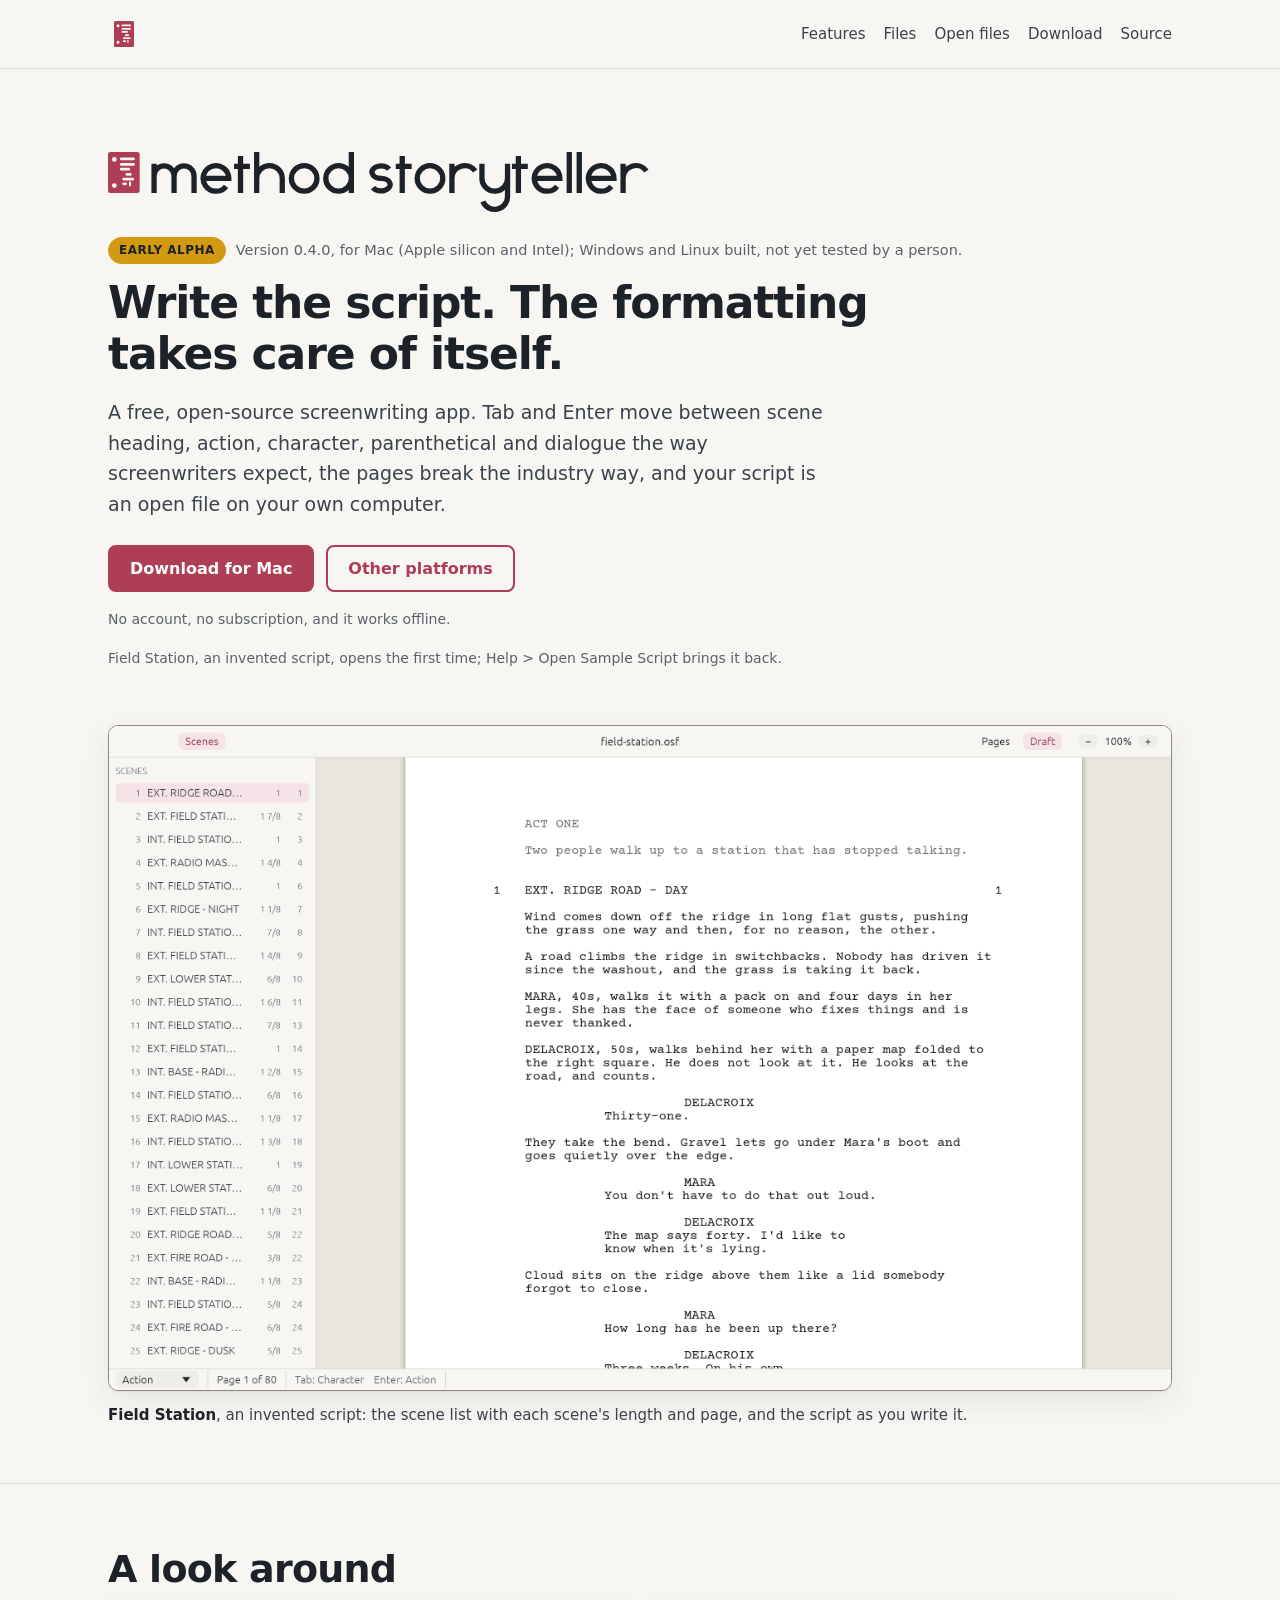
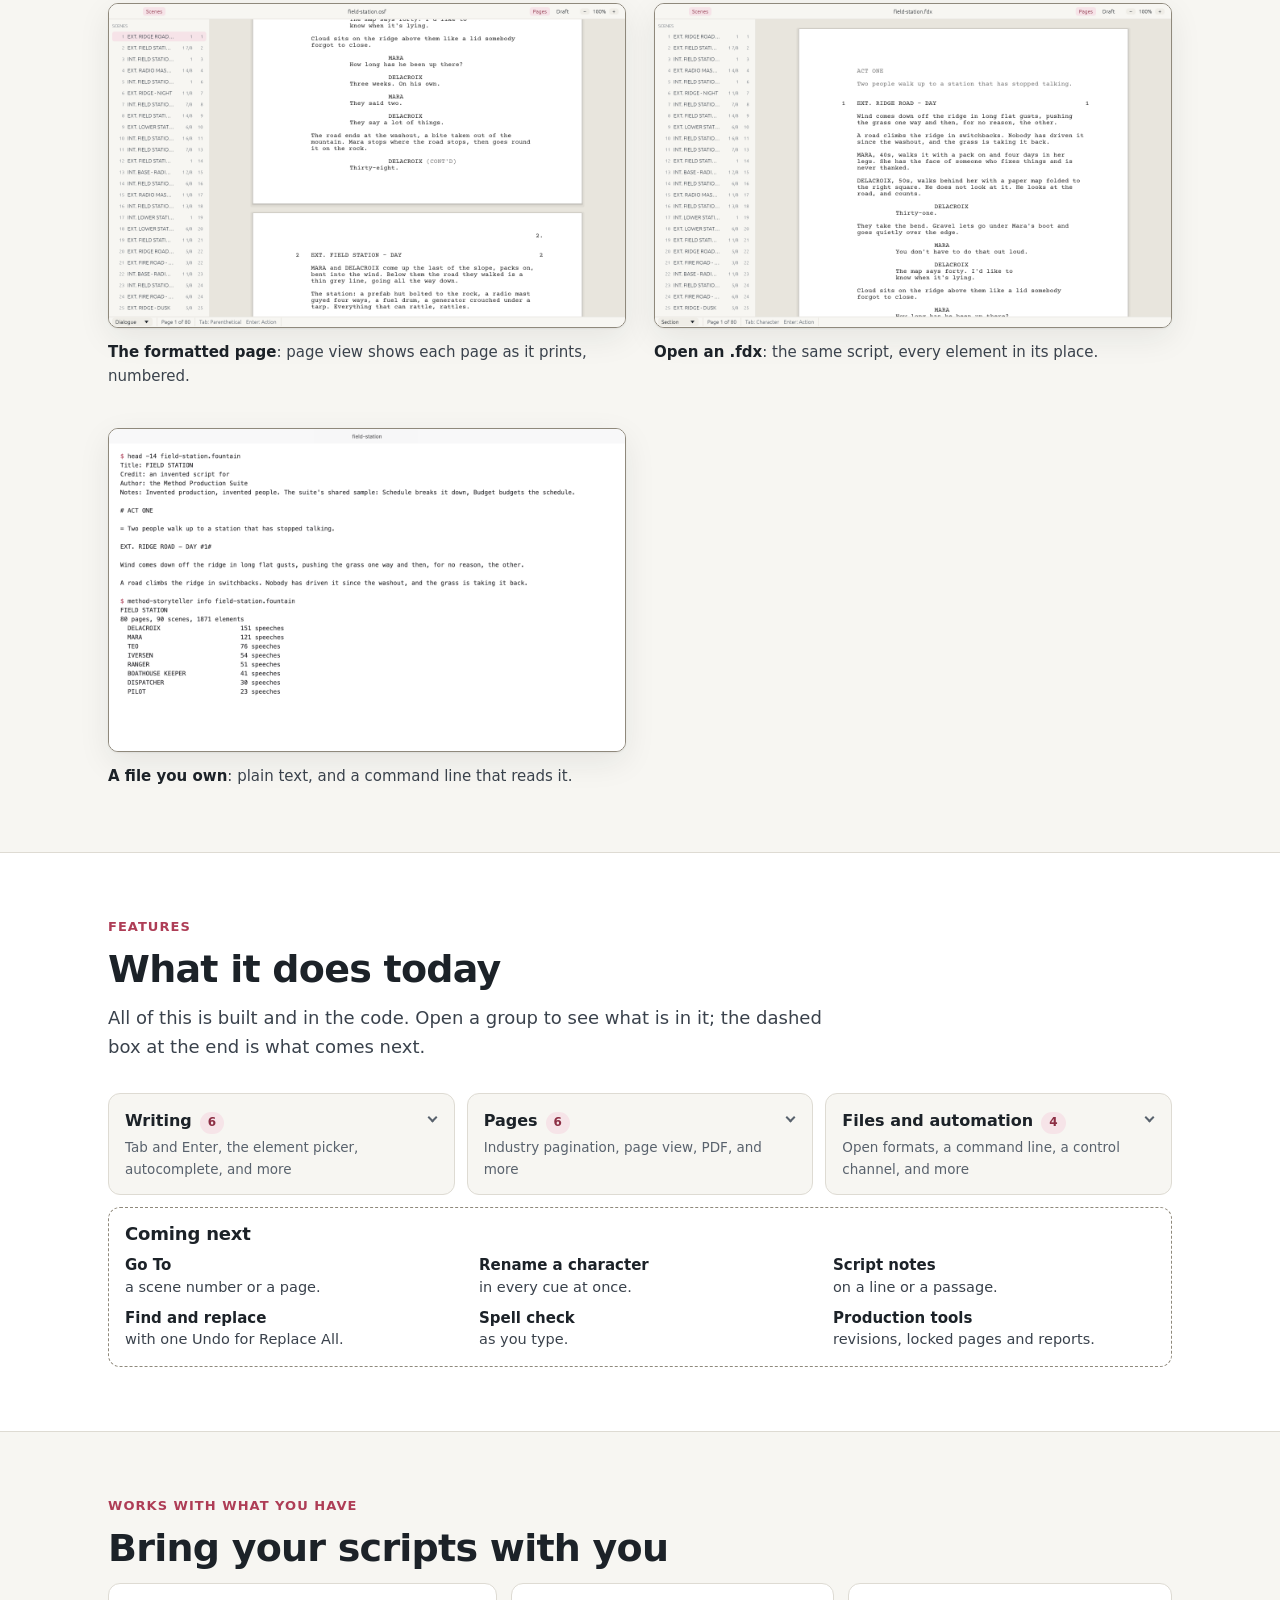
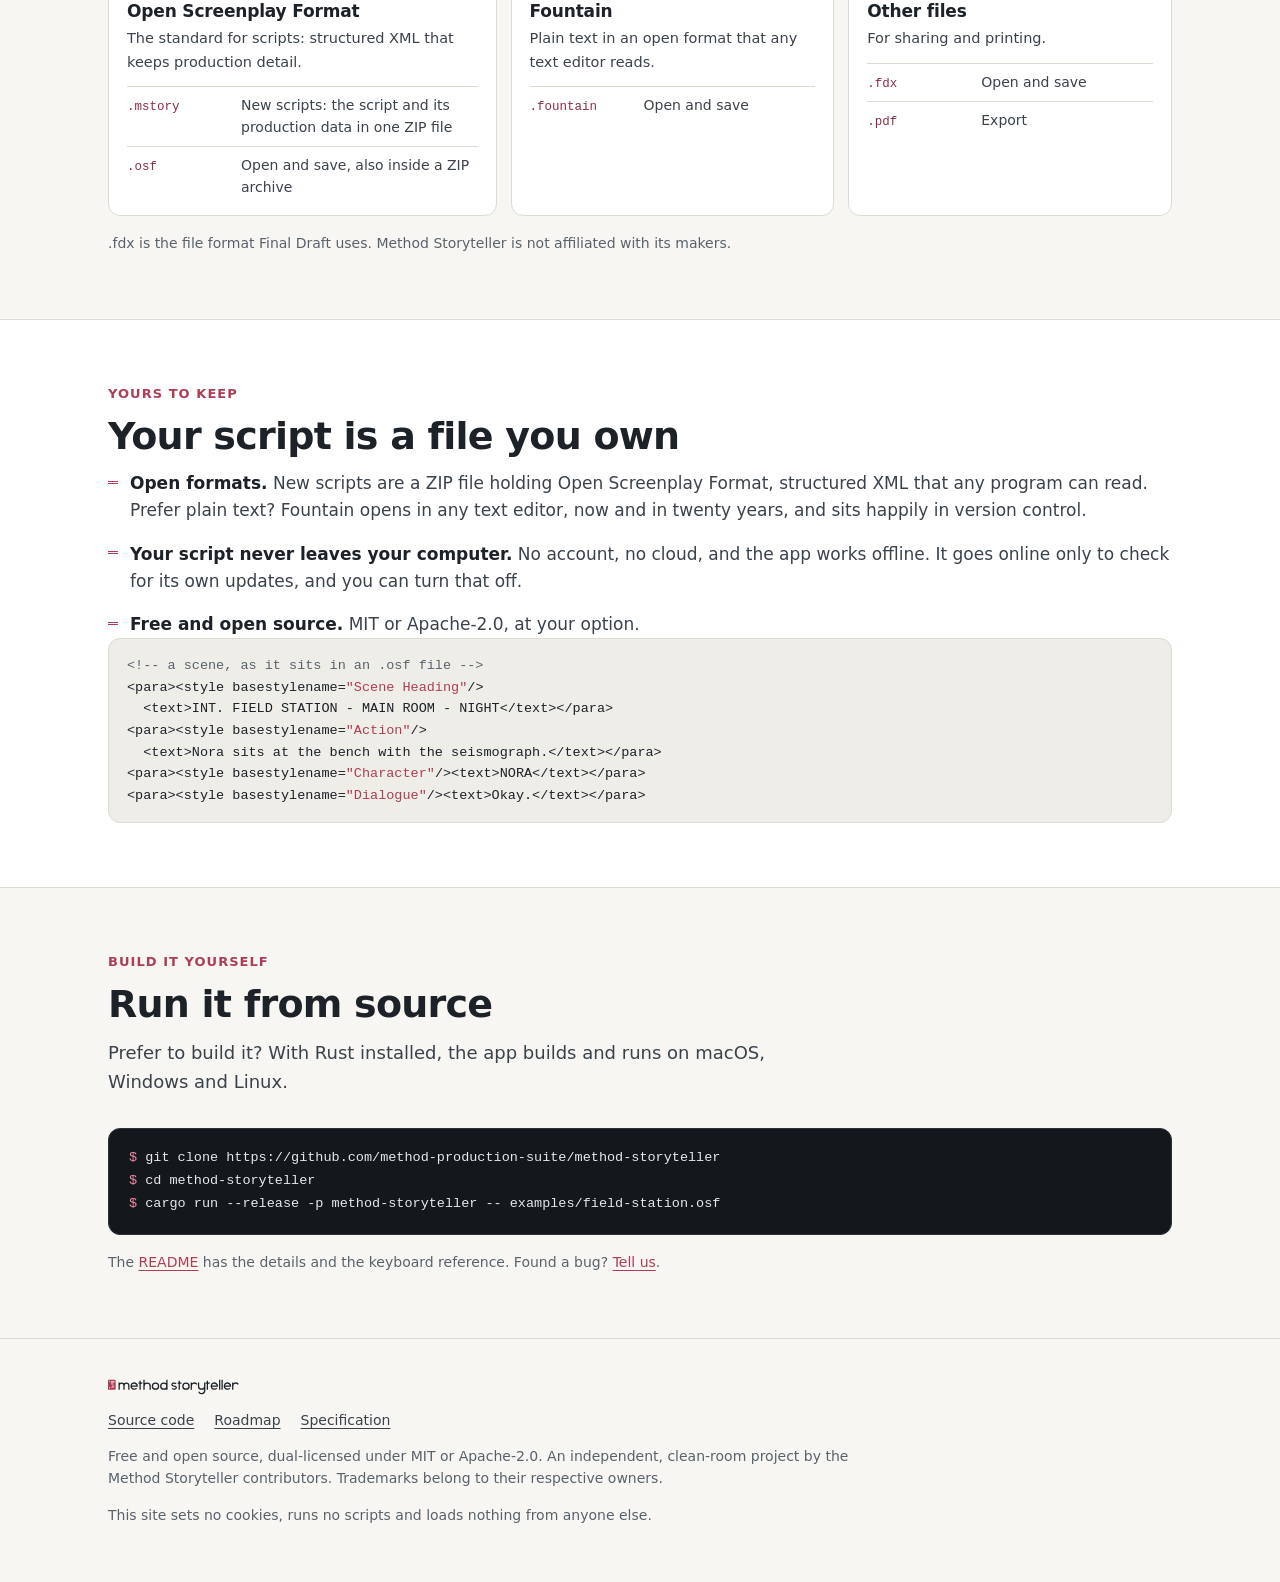
==== site/index.html @ 596312fa "The .mstory package, the default for new scripts One ZIP file holding the script as script.osf and t" ====
<!DOCTYPE html>
<html lang="en">
<head>
<meta charset="utf-8">
<meta name="viewport" content="width=device-width, initial-scale=1">
<!-- No scripts, no trackers, no cookies, nothing from anyone else: the policy below holds
     the page to files served from this site. The pictures in img/ are retaken by
     `cargo xtask screens`. Brand rules: docs/BRAND.md. -->
<meta http-equiv="Content-Security-Policy" content="default-src 'none'; style-src 'self'; img-src 'self'; base-uri 'none'; form-action 'none'">
<meta name="referrer" content="no-referrer">
<title>Method Storyteller: open-source screenwriting</title>
<meta name="description" content="Method Storyteller is a free, open-source screenwriting app for macOS, Windows and Linux. Industry formatting and pagination, and your script is an open file you own.">
<link rel="canonical" href="https://methodstoryteller.com/">
<link rel="icon" href="favicon.svg" type="image/svg+xml">
<link rel="icon" href="favicon.ico" sizes="16x16 32x32">
<link rel="apple-touch-icon" href="apple-touch-icon.png">
<meta name="color-scheme" content="light dark">
<meta name="theme-color" content="#F7F6F2" media="(prefers-color-scheme: light)">
<meta name="theme-color" content="#111417" media="(prefers-color-scheme: dark)">
<meta property="og:type" content="website">
<meta property="og:site_name" content="Method Storyteller">
<meta property="og:url" content="https://methodstoryteller.com/">
<meta property="og:title" content="Method Storyteller: open-source screenwriting">
<meta property="og:description" content="A free screenwriting app that formats as you type and paginates the industry way. Your script is an open file you own.">
<meta property="og:image" content="https://methodstoryteller.com/img/hero-light.png">
<meta property="og:image:alt" content="Method Storyteller with an invented script, Field Station, open beside its scene list.">
<link rel="stylesheet" href="assets/tokens.css">
<link rel="stylesheet" href="assets/site.css">
</head>
<body>
<a class="skip" href="#main">Skip to content</a>

<header class="top">
  <div class="wrap">
    <a class="home" href="./" aria-label="Method Storyteller home">
      <picture>
        <source srcset="assets/brand/mark-dark.svg" media="(prefers-color-scheme: dark)">
        <img src="assets/brand/mark.svg" alt="" width="32" height="32">
      </picture>
    </a>
    <nav class="nav" aria-label="Main">
      <a href="#features">Features</a>
      <a href="#formats">Files</a>
      <a href="#open-files">Open files</a>
      <a href="#download">Download</a>
      <a href="https://github.com/method-production-suite/method-storyteller">Source</a>
    </nav>
  </div>
</header>

<main id="main">
  <section class="hero" aria-labelledby="hero-title">
    <div class="wrap">
      <h1 id="hero-title">
        <picture>
          <source srcset="assets/brand/wordmark-dark.svg" media="(prefers-color-scheme: dark)">
          <img src="assets/brand/wordmark.svg" alt="Method Storyteller" width="516" height="63">
        </picture>
      </h1>
      <p class="status"><span class="badge alpha">Early alpha</span> Version 0.4.0, for Mac (Apple silicon and Intel); Windows and Linux built, not yet tested by a person.</p>
      <p class="pitch">Write the script. The formatting takes care of itself.</p>
      <p class="lede">A free, open-source screenwriting app. Tab and Enter move between scene
        heading, action, character, parenthetical and dialogue the way screenwriters expect,
        the pages break the industry way, and your script is an open file on your own
        computer.</p>
      <div class="cta" id="download">
        <a class="btn primary" href="https://github.com/method-production-suite/method-storyteller/releases/latest/download/Method-Storyteller-macOS.dmg">Download for Mac</a>
        <a class="btn ghost" href="https://github.com/method-production-suite/method-storyteller/releases/latest">Other platforms</a>
      </div>
      <p class="fine">No account, no subscription, and it works offline.</p>
      <p class="fine">Field Station, an invented script, opens the first time; Help &gt; Open
        Sample Script brings it back.</p>
    </div>
  </section>

  <div class="shot">
    <div class="wrap">
      <figure class="snap">
        <a href="img/hero-light.png">
          <picture>
            <source media="(prefers-color-scheme: dark)" srcset="img/hero-dark.png">
            <img src="img/hero-light.png" alt="Method Storyteller with the invented script Field Station: the scene list with each scene's length and page on the left, the formatted script beside it" width="1280" height="800">
          </picture>
        </a>
        <figcaption><strong>Field Station</strong>, an invented script: the scene list with each scene's length and page, and the script as you write it.</figcaption>
      </figure>
    </div>
  </div>

  <section class="band" id="look" aria-labelledby="look-title">
    <div class="wrap">
      <h2 id="look-title">A look around</h2>
      <div class="gallery">
        <figure class="snap">
          <a href="img/page-light.png">
          <picture>
            <source media="(prefers-color-scheme: dark)" srcset="img/page-dark.png">
            <img src="img/page-light.png" alt="Page view: the end of page 1 and the top of page 2, numbered, as they print" width="1280" height="800">
          </picture>
          </a>
          <figcaption><strong>The formatted page</strong>: page view shows each page as it prints, numbered.</figcaption>
        </figure>
        <figure class="snap">
          <a href="img/import-light.png">
          <picture>
            <source media="(prefers-color-scheme: dark)" srcset="img/import-dark.png">
            <img src="img/import-light.png" alt="The same script opened from an .fdx file, every element in its place" width="1280" height="800">
          </picture>
          </a>
          <figcaption><strong>Open an .fdx</strong>: the same script, every element in its place.</figcaption>
        </figure>
        <figure class="snap">
          <a href="img/file-light.png">
          <picture>
            <source media="(prefers-color-scheme: dark)" srcset="img/file-dark.png">
            <img src="img/file-light.png" alt="A terminal showing the script as plain Fountain text, and the method-storyteller command reading its pages, scenes and speeches" width="1280" height="800">
          </picture>
          </a>
          <figcaption><strong>A file you own</strong>: plain text, and a command line that reads it.</figcaption>
        </figure>
      </div>
    </div>
  </section>

  <section class="band alt" id="features" aria-labelledby="features-title">
    <div class="wrap">
      <p class="kicker">Features</p>
      <h2 id="features-title">What it does today</h2>
      <p class="intro">All of this is built and in the code. Open a group to see what is in it;
        the dashed box at the end is what comes next.</p>
      <div class="groups">
        <details class="group" id="g-writing">
          <summary>
            <span class="group-head"><span class="group-title">Writing</span> <span class="group-count">6</span></span>
            <span class="group-teaser">Tab and Enter, the element picker, autocomplete, and more</span>
          </summary>
          <ul class="feats">
            <li><strong>Tab and Enter</strong> Enter ends an element and starts the next one; Tab changes an empty element's type or starts a parenthetical after a cue. The status bar always says what each will do.</li>
            <li><strong>The element picker</strong> Enter on an empty line opens a short list: a letter or the arrows choose scene heading, action, character and the rest.</li>
            <li><strong>Shortcuts</strong> ⌘1 to ⌘7 start an element of that type; ⌘⌥1 to ⌘⌥7 change the current one (Ctrl and Ctrl+Shift on Windows and Linux).</li>
            <li><strong>Autocomplete</strong> Character names, locations and times of day as you type, and the next speaker guessed in a conversation.</li>
            <li><strong>Automatic CONT'D</strong> A character who speaks again in the same scene gets (CONT'D) at layout time, never typed into the script.</li>
            <li><strong>Smart quotes</strong> Curly quotes and apostrophes as you type, left alone in headings and cues.</li>
          </ul>
        </details>
        <details class="group" id="g-pages">
          <summary>
            <span class="group-head"><span class="group-title">Pages</span> <span class="group-count">6</span></span>
            <span class="group-teaser">Industry pagination, page view, PDF, and more</span>
          </summary>
          <ul class="feats">
            <li><strong>Industry pagination</strong> Courier Prime 12 pt, standard margins, 54 lines a page, (MORE) and (CONT'D) where a speech breaks, and a scene heading never stranded at the foot of a page.</li>
            <li><strong>Checked against produced scripts</strong> On a set of 15 produced scripts, every scene starts on the same page as in the printed original.</li>
            <li><strong>Page view and draft view</strong> Separate pages as they print, or one continuous column for writing.</li>
            <li><strong>PDF export</strong> With the title page, and Courier Prime embedded.</li>
            <li><strong>Title page and scene numbers</strong> A title page dialog, and scene numbers shown in the editor and the PDF.</li>
            <li><strong>Scene lengths</strong> Each scene's length in eighths of a page beside its page in the scene list, and written into exported .fdx files for scheduling.</li>
          </ul>
        </details>
        <details class="group" id="g-files">
          <summary>
            <span class="group-head"><span class="group-title">Files and automation</span> <span class="group-count">4</span></span>
            <span class="group-teaser">Open formats, a command line, a control channel, and more</span>
          </summary>
          <ul class="feats">
            <li><strong>Open formats, your choice</strong> New scripts are a package holding Open Screenplay Format, or plain Open Screenplay Format, or Fountain; File &gt; Save New Scripts as… sets which.</li>
            <li><strong>.fdx</strong> Opened and saved, keeping everything Method Storyteller does not use itself.</li>
            <li><strong>A command line</strong> <code>method-storyteller</code> converts, paginates, exports PDF and runs any command on a script file.</li>
            <li><strong>Scriptable</strong> Every action is a named command, and a JSON-lines control channel drives the app or a headless engine.</li>
          </ul>
        </details>
      </div>
      <div class="soon">
        <h3>Coming next</h3>
        <ul class="feats">
          <li><strong>Go To</strong> a scene number or a page.</li>
          <li><strong>Find and replace</strong> with one Undo for Replace All.</li>
          <li><strong>Rename a character</strong> in every cue at once.</li>
          <li><strong>Spell check</strong> as you type.</li>
          <li><strong>Script notes</strong> on a line or a passage.</li>
          <li><strong>Production tools</strong> revisions, locked pages and reports.</li>
        </ul>
      </div>
    </div>
  </section>

  <section class="band" id="formats" aria-labelledby="formats-title">
    <div class="wrap">
      <p class="kicker">Works with what you have</p>
      <h2 id="formats-title">Bring your scripts with you</h2>
      <div class="fmt-grid">
        <div class="fmt-card">
          <h3>Open Screenplay Format</h3>
          <p>The standard for scripts: structured XML that keeps production detail.</p>
          <ul class="fmt-list">
            <li><span>.mstory</span> New scripts: the script and its production data in one ZIP file</li>
            <li><span>.osf</span> Open and save, also inside a ZIP archive</li>
          </ul>
        </div>
        <div class="fmt-card">
          <h3>Fountain</h3>
          <p>Plain text in an open format that any text editor reads.</p>
          <ul class="fmt-list">
            <li><span>.fountain</span> Open and save</li>
          </ul>
        </div>
        <div class="fmt-card">
          <h3>Other files</h3>
          <p>For sharing and printing.</p>
          <ul class="fmt-list">
            <li><span>.fdx</span> Open and save</li>
            <li><span>.pdf</span> Export</li>
          </ul>
        </div>
      </div>
      <p class="fine">.fdx is the file format Final Draft uses. Method Storyteller is not
        affiliated with its makers.</p>
    </div>
  </section>

  <section class="band alt" id="open-files" aria-labelledby="open-title">
    <div class="wrap">
      <p class="kicker">Yours to keep</p>
      <h2 id="open-title">Your script is a file you own</h2>
      <ul class="points">
        <li><strong>Open formats.</strong> New scripts are a ZIP file holding Open Screenplay
          Format, structured XML that any program can read. Prefer plain text? Fountain opens in any text editor, now and
          in twenty years, and sits happily in version control.</li>
        <li><strong>Your script never leaves your computer.</strong> No account, no cloud, and the
          app works offline. It goes online only to check for its own updates, and you can turn
          that off.</li>
        <li><strong>Free and open source.</strong> MIT or Apache-2.0, at your option.</li>
      </ul>
<pre class="code"><code><span class="c">&lt;!-- a scene, as it sits in an .osf file --&gt;</span>
&lt;para&gt;&lt;style basestylename=<span class="k">"Scene Heading"</span>/&gt;
  &lt;text&gt;INT. FIELD STATION - MAIN ROOM - NIGHT&lt;/text&gt;&lt;/para&gt;
&lt;para&gt;&lt;style basestylename=<span class="k">"Action"</span>/&gt;
  &lt;text&gt;Nora sits at the bench with the seismograph.&lt;/text&gt;&lt;/para&gt;
&lt;para&gt;&lt;style basestylename=<span class="k">"Character"</span>/&gt;&lt;text&gt;NORA&lt;/text&gt;&lt;/para&gt;
&lt;para&gt;&lt;style basestylename=<span class="k">"Dialogue"</span>/&gt;&lt;text&gt;Okay.&lt;/text&gt;&lt;/para&gt;</code></pre>
    </div>
  </section>

  <section class="band" id="build" aria-labelledby="build-title">
    <div class="wrap">
      <p class="kicker">Build it yourself</p>
      <h2 id="build-title">Run it from source</h2>
      <p class="intro">Prefer to build it? With Rust installed, the app builds and runs on macOS,
        Windows and Linux.</p>
<pre class="term"><code><span class="p">$ </span>git clone https://github.com/method-production-suite/method-storyteller
<span class="p">$ </span>cd method-storyteller
<span class="p">$ </span>cargo run --release -p method-storyteller -- examples/field-station.osf</code></pre>
      <p class="fine">The <a href="https://github.com/method-production-suite/method-storyteller#readme">README</a>
        has the details and the keyboard reference.
        Found a bug? <a href="https://github.com/method-production-suite/method-storyteller/issues">Tell us</a>.</p>
    </div>
  </section>
</main>

<footer>
  <div class="wrap">
    <picture>
      <source srcset="assets/brand/wordmark-dark.svg" media="(prefers-color-scheme: dark)">
      <img src="assets/brand/wordmark.svg" alt="Method Storyteller" width="131" height="16">
    </picture>
    <nav aria-label="Footer">
      <a href="https://github.com/method-production-suite/method-storyteller">Source code</a>
      <a href="https://github.com/method-production-suite/method-storyteller/blob/main/docs/ROADMAP.md">Roadmap</a>
      <a href="https://github.com/method-production-suite/method-storyteller/blob/main/docs/spec.md">Specification</a>
    </nav>
    <p>Free and open source, dual-licensed under MIT or Apache-2.0. An independent, clean-room
      project by the Method Storyteller contributors. Trademarks belong to their respective
      owners.</p>
    <p>This site sets no cookies, runs no scripts and loads nothing from anyone else.</p>
  </div>
</footer>
</body>
</html>
---- site/assets/tokens.css ----
/* Method Storyteller brand tokens: the one place the site's colors and type are defined.
   docs/BRAND.md explains them.

   The token names, the neutrals (paper, ink, rules, shadow), the amber note and the type
   are the Method family's, value for value, so the sites read as one family. What is ours
   is the accent: the desktop app's own rose (crates/app/src/theme.rs, ACCENT and
   ACCENT_DARK). */

:root {
  /* Surfaces: warm paper behind white cards (the family's). */
  --bg: #F7F6F2;
  --surface: #FFFFFF;
  --surface-2: #EFEDE7;

  /* Text (the family's). */
  --ink: #1C2228;
  --ink-soft: #3A424C;
  --muted: #59626D;

  /* Lines (the family's). --rule-strong is for borders that carry meaning (3:1 or more). */
  --rule: #DEDBD3;
  --rule-strong: #8F897C;

  /* Rose, the app's accent. */
  --accent: #AE3D56;
  --accent-strong: #8C2F44;
  --accent-ink: #FFFFFF;  /* text on a rose fill */
  --accent-soft: #F6E4E8;

  /* Pencil amber: the family's caution color (the status pill). */
  --note: #8A5A00;
  --note-fill: #D29A12;

  --code-bg: #EFEDE7;
  --shadow: 0 1px 2px rgba(28, 34, 40, .06), 0 10px 32px rgba(28, 34, 40, .08);

  /* The terminal sample stays dark in both schemes, like a terminal. */
  --term-bg: #14181C;
  --term-ink: #E4E8EC;
  --term-dim: #9AA3AD;
  --term-prompt: #EE8DA2;
  --term-rule: #2B3138;

  /* Type: the system's own faces, as in the app. Nothing is downloaded. */
  --sans: -apple-system, BlinkMacSystemFont, "Segoe UI", system-ui, Roboto, "Helvetica Neue", Arial, sans-serif;
  --mono: ui-monospace, "SF Mono", Menlo, Consolas, "Liberation Mono", monospace;

  color-scheme: light;
}

@media (prefers-color-scheme: dark) {
  :root {
    --bg: #111417;
    --surface: #1B1F24;
    --surface-2: #22272E;
    --ink: #E4E8EC;
    --ink-soft: #C3CAD2;
    --muted: #9AA3AD;
    --rule: #2B3138;
    --rule-strong: #67717D;
    --accent: #EE8DA2;     /* the app's dark accent */
    --accent-strong: #F4B3C2;
    --accent-ink: #2A0E16;
    --accent-soft: #3A1D26;
    --note: #E3B341;
    --note-fill: #E3B341;
    --code-bg: #22272E;
    --shadow: 0 1px 2px rgba(0, 0, 0, .35), 0 10px 32px rgba(0, 0, 0, .3);
    color-scheme: dark;
  }
}
---- site/assets/site.css ----
/* methodstoryteller.com layout and components (the Method family's, from methodschedule.com). Colors and type come from tokens.css; this
   file never names a color of its own. Mobile first: the base rules are the phone
   layout, and min-width queries add columns. */

*, *::before, *::after { box-sizing: border-box; }
html { -webkit-text-size-adjust: 100%; scroll-padding-top: 16px; }
body {
  margin: 0;
  background: var(--bg);
  color: var(--ink);
  font: 17px/1.6 var(--sans);
  overflow-wrap: break-word;
  -webkit-font-smoothing: antialiased;
}
img, svg { display: block; max-width: 100%; }
a { color: var(--accent); text-underline-offset: .18em; }
a:hover { color: var(--accent-strong); text-decoration-thickness: 2px; }
:focus-visible { outline: 3px solid var(--accent); outline-offset: 3px; border-radius: 4px; }
code, kbd, pre { font-family: var(--mono); }
code { font-size: .88em; background: var(--code-bg); padding: .08em .35em; border-radius: 4px; }
pre code { background: none; padding: 0; font-size: inherit; border-radius: 0; }
h1, h2, h3 { line-height: 1.15; letter-spacing: -.02em; margin: 0; }
h2 { font-size: clamp(27px, 4vw, 38px); font-weight: 700; margin-bottom: 12px; }
h3 { font-size: 18px; letter-spacing: -.01em; margin-bottom: 10px; }
p { margin: 0 0 14px; }

.wrap { max-width: 1120px; margin: 0 auto; padding: 0 16px; }
@media (min-width: 640px) { .wrap { padding: 0 28px; } }

.sr { position: absolute; width: 1px; height: 1px; overflow: hidden; clip: rect(0 0 0 0); white-space: nowrap; }
.skip {
  position: absolute; left: 8px; top: -100px; z-index: 10;
  background: var(--surface); color: var(--ink); padding: 10px 16px;
  border: 2px solid var(--accent); border-radius: 8px;
}
.skip:focus { top: 8px; }

/* ------------------------------------------------------------------ header */
.top { border-bottom: 1px solid var(--rule); }
.top .wrap { display: flex; flex-wrap: wrap; align-items: center; gap: 4px 24px; padding-top: 12px; padding-bottom: 12px; }
.home { display: inline-flex; align-items: center; padding: 6px 0; }
.home img { height: 32px; width: auto; }
.home .wm { height: 19px; }
.nav { display: flex; flex-wrap: wrap; gap: 2px 18px; width: 100%; }
.nav a { color: var(--ink-soft); text-decoration: none; font-size: 15px; padding: 6px 0; }
.nav a:hover { color: var(--ink); text-decoration: underline; }
.nav a[aria-current="page"] { color: var(--ink); font-weight: 600; }
@media (min-width: 900px) { .nav { width: auto; margin-left: auto; } }

/* ------------------------------------------------------------------ hero */
.hero { padding: 48px 0 36px; text-align: left; }
.hero h1 { margin: 0 0 22px; }
.hero h1 img { height: clamp(33px, 6.5vw, 66px); width: auto; }
.pitch { font-size: clamp(26px, 4.6vw, 44px); line-height: 1.15; letter-spacing: -.025em; font-weight: 650; margin: 0 0 18px; max-width: 18em; }
.lede { font-size: clamp(17px, 2vw, 19px); color: var(--ink-soft); max-width: 38em; margin: 0 0 26px; }
.cta { display: flex; flex-wrap: wrap; gap: 12px; align-items: center; }
.btn {
  display: inline-block; padding: 12px 20px; border-radius: 8px; font-weight: 600; font-size: 16px;
  text-decoration: none; border: 2px solid var(--accent); line-height: 1.2;
}
.btn.primary { background: var(--accent); color: var(--accent-ink); }
.btn.primary:hover { background: var(--accent-strong); border-color: var(--accent-strong); color: var(--accent-ink); }
.btn.ghost { color: var(--accent); }
.btn.ghost:hover { color: var(--accent-strong); border-color: var(--accent-strong); }
.fine { font-size: 14px; color: var(--muted); margin: 16px 0 0; }
@media (min-width: 900px) { .hero { padding: 80px 0 48px; } }

/* ------------------------------------------------------------------ pictures */
/* The hero picture: the app itself, retaken by `cargo xtask screens`. */
.shot { padding: 8px 0 56px; }

/* ------------------------------------------------------------------ sections */
.band { padding: 64px 0; border-top: 1px solid var(--rule); }
.band.alt { background: var(--surface); }
.kicker { font-size: 13px; font-weight: 700; letter-spacing: .08em; text-transform: uppercase; color: var(--accent); margin: 0 0 10px; }
.intro { color: var(--ink-soft); font-size: 18px; max-width: 40em; margin: 0 0 32px; }
/* Screenshots (not on the page yet): captures of the app with invented schedules, made by
   a script that is still to write (docs/WEBSITE.md), one column on phones and two from
   tablet width. Each opens full size on click. */
.gallery { display: grid; grid-template-columns: minmax(0, 1fr); gap: 32px; align-items: start; }
@media (min-width: 760px) { .gallery { grid-template-columns: repeat(2, minmax(0, 1fr)); gap: 40px 28px; } }
.snap { margin: 0; min-width: 0; }
.snap a { display: block; border: 1px solid var(--rule-strong); border-radius: 10px; overflow: hidden; box-shadow: var(--shadow); background: var(--surface); }
.snap img { width: 100%; height: auto; }
.snap figcaption { margin-top: 12px; font-size: 15px; color: var(--ink-soft); }
.snap figcaption strong { color: var(--ink); }

.split { display: grid; grid-template-columns: minmax(0, 1fr); gap: 32px; align-items: start; }
.split > *, .cards > *, .news > * { min-width: 0; }
@media (min-width: 900px) { .split { grid-template-columns: minmax(0, 1fr) minmax(0, 1fr); gap: 56px; } }
.points { list-style: none; margin: 0; padding: 0; display: grid; gap: 16px; }
.points li { padding-left: 22px; position: relative; color: var(--ink-soft); }
.points li::before { content: ""; position: absolute; left: 0; top: .62em; width: 10px; height: 3px; border-top: 1px solid var(--accent); border-bottom: 1px solid var(--accent); }
.points strong { color: var(--ink); }

/* what's new */
.news { display: grid; grid-template-columns: minmax(0, 1fr); gap: 20px; align-items: start; }
@media (min-width: 820px) { .news { grid-template-columns: 260px minmax(0, 1fr); } }
.news .box { background: var(--surface); border: 1px solid var(--rule); border-radius: 12px; padding: 20px 22px; }
.band.alt .news .box { background: var(--bg); }
.news .box p { margin: 0 0 10px; }
.wn-ver { font-weight: 700; }
.wn-list { margin: 0 0 6px; padding-left: 20px; }
.wn-list li { margin: 4px 0; color: var(--ink-soft); }
.wn-list strong { color: var(--ink); }

/* features (the lists are generated by scripts/site.py) */
.groups { display: grid; grid-template-columns: minmax(0, 1fr); gap: 12px; align-items: start; }
@media (min-width: 680px) { .groups { grid-template-columns: repeat(2, minmax(0, 1fr)); } }
@media (min-width: 1000px) { .groups { grid-template-columns: repeat(3, minmax(0, 1fr)); } }
.group, .soon { background: var(--surface); border: 1px solid var(--rule); border-radius: 12px; }
.group summary { list-style: none; cursor: pointer; padding: 14px 40px 14px 16px; position: relative; display: block; }
.group summary::-webkit-details-marker { display: none; }
.group summary::after { content: ""; position: absolute; right: 18px; top: 20px; width: 7px; height: 7px; border-right: 2px solid var(--muted); border-bottom: 2px solid var(--muted); transform: rotate(45deg); transition: transform .15s; }
.group[open] summary::after { transform: rotate(-135deg); top: 24px; }
.group summary:hover .group-title { color: var(--accent); }
.group summary:focus-visible { outline: 2px solid var(--accent); outline-offset: -2px; border-radius: 12px; }
.group-head { display: flex; align-items: baseline; gap: 8px; }
.group-title { font-weight: 650; font-size: 16px; color: var(--ink); }
.group-count { font-size: 12px; font-weight: 600; color: var(--accent-strong); background: var(--accent-soft); border-radius: 999px; padding: 1px 8px; }
.group-teaser { display: block; margin-top: 3px; font-size: 13.5px; color: var(--muted); }
.group[open] .group-teaser { display: none; }
.group .feats { border-top: 1px solid var(--rule); padding: 12px 16px 4px; }
.feats { list-style: none; margin: 0; padding: 0; }
.feats li { padding: 0 0 10px; color: var(--ink-soft); font-size: 14.5px; line-height: 1.45; }
.feats strong { display: block; color: var(--ink); font-size: 15px; }
.soon { margin-top: 12px; padding: 16px 16px 6px; background: transparent; border: 1px dashed var(--rule-strong); }
.soon h3 { margin-bottom: 10px; }
@media (min-width: 760px) { .soon .feats { columns: 3; column-gap: 32px; } .soon .feats li { break-inside: avoid; } }

/* open files: a scene as it sits in the file */
.code {
  margin: 0; background: var(--code-bg); border: 1px solid var(--rule); border-radius: 12px;
  padding: 16px 18px; overflow-x: auto; font-size: 13.5px; line-height: 1.6; color: var(--ink);
}
.code .k { color: var(--accent); }
.code .c { color: var(--muted); }
.fmt-grid { display: grid; grid-template-columns: minmax(0, 1fr); gap: 14px; margin-top: 8px; }
@media (min-width: 900px) { .fmt-grid { grid-template-columns: 1.2fr 1fr 1fr; } }
.fmt-card { background: var(--surface); border: 1px solid var(--rule); border-radius: 12px; padding: 18px 18px 10px; min-width: 0; }
.fmt-card h3 { font-size: 17px; margin: 0 0 6px; }
.fmt-card p { margin: 0 0 12px; color: var(--ink-soft); font-size: 14.5px; }
.fmt-list { list-style: none; margin: 0; padding: 0; }
.fmt-list li { display: flex; gap: 10px; align-items: baseline; padding: 7px 0; border-top: 1px solid var(--rule); font-size: 14px; color: var(--ink-soft); }
.fmt-list span { flex: 0 0 auto; min-width: 104px; font-family: var(--mono); font-size: 12.5px; color: var(--accent-strong); }
.caption { font-size: 14px; color: var(--muted); margin: 10px 0 0; }

/* keyboard */
.keys { width: 100%; border-collapse: collapse; background: var(--surface); border: 1px solid var(--rule); border-radius: 12px; overflow: hidden; }
.band.alt .keys { background: var(--bg); }
.band.alt .group, .band.alt .fmt-card { background: var(--bg); }
.keys th, .keys td { text-align: left; padding: 10px 14px; border-bottom: 1px solid var(--rule); vertical-align: middle; }
.keys tr:last-child th, .keys tr:last-child td { border-bottom: 0; }
.keys th { font-weight: 400; white-space: nowrap; width: 1%; }
.keys td { color: var(--ink-soft); }
kbd {
  display: inline-block; min-width: 1.9em; padding: 1px 7px; margin: 0 1px; text-align: center;
  font: 500 14px/1.6 var(--sans); color: var(--ink); background: var(--surface);
  border: 1px solid var(--rule-strong); border-bottom-width: 2px; border-radius: 6px;
}
.keys .or { color: var(--muted); font-size: 13px; padding: 0 3px; }

/* platform status table (download band) */
.table-title { font-size: 18px; margin: 32px 0 12px; }
.table-scroll { overflow-x: auto; }
.platforms { width: 100%; min-width: 560px; border-collapse: collapse; background: var(--surface); border: 1px solid var(--rule); font-size: 15px; }
.band.alt .platforms { background: var(--bg); }
.platforms th, .platforms td { text-align: left; padding: 10px 14px; border-bottom: 1px solid var(--rule); vertical-align: top; }
.platforms thead th { background: var(--surface-2); font-size: 13px; letter-spacing: .04em; text-transform: uppercase; color: var(--ink-soft); }
.platforms tbody th { white-space: nowrap; }
.platforms td { color: var(--ink-soft); }
.platforms tr:last-child th, .platforms tr:last-child td { border-bottom: 0; }

/* command line and agents */
.term {
  margin: 0; background: var(--term-bg); color: var(--term-ink); border-radius: 12px; padding: 18px 20px;
  overflow-x: auto; font-size: 13.5px; line-height: 1.7; border: 1px solid var(--term-rule);
}
.term .p { color: var(--term-prompt); user-select: none; }
.term .c { color: var(--term-dim); }
.cards { display: grid; grid-template-columns: minmax(0, 1fr); gap: 18px; }
@media (min-width: 760px) { .cards { grid-template-columns: repeat(2, minmax(0, 1fr)); } }
.card { background: var(--surface); border: 1px solid var(--rule); border-radius: 12px; padding: 22px; min-width: 0; }
.band.alt .card { background: var(--bg); }
.card p { color: var(--ink-soft); }
.card p:last-child { margin-bottom: 0; }
.badge {
  display: inline-block; font-size: 12px; font-weight: 700; letter-spacing: .04em; text-transform: uppercase;
  padding: 3px 10px; border-radius: 999px; margin-bottom: 12px; border: 1px solid var(--rule-strong); color: var(--ink-soft);
}
.badge.alpha { white-space: nowrap; flex: none; background: var(--note-fill); border-color: var(--note-fill); color: #1C2228; margin: 0; }
.status { display: flex; flex-wrap: wrap; align-items: center; gap: 4px 10px; font-size: 14.5px; color: var(--muted); margin: 0 0 14px; }
.alpha-note { display: flex; gap: 14px; align-items: flex-start; margin-top: 18px; padding: 16px 18px; border: 1px dashed var(--note); border-radius: 12px; }
.alpha-note p { margin: 0; color: var(--ink-soft); }
@media (max-width: 560px) { .alpha-note { flex-direction: column; gap: 8px; } }
.badge.now { background: var(--accent-soft); border-color: var(--accent); color: var(--ink); }
.card pre { margin: 0 0 14px; background: var(--code-bg); border-radius: 8px; padding: 12px 14px; overflow-x: auto; font-size: 14px; }
.after-term { margin-top: 18px; }

/* the budget link: schedule, exchange file, budget, as three steps */
.flow { list-style: none; margin: 0; padding: 0; display: grid; grid-template-columns: minmax(0, 1fr); gap: 12px; counter-reset: step; }
@media (min-width: 820px) { .flow { grid-template-columns: repeat(3, minmax(0, 1fr)); } }
.flow li { background: var(--surface); border: 1px solid var(--rule); border-radius: 12px; padding: 18px 18px 8px; min-width: 0; position: relative; }
.band.alt .flow li { background: var(--bg); }
.flow li::before { counter-increment: step; content: counter(step); display: inline-block; width: 26px; height: 26px; line-height: 26px; text-align: center; border-radius: 50%; background: var(--accent-soft); color: var(--accent-strong); font-weight: 700; font-size: 14px; margin-bottom: 8px; }
.flow h3 { font-size: 17px; margin: 0 0 6px; }
.flow p { color: var(--ink-soft); font-size: 15px; }
.flow code { font-size: .85em; }

/* faq */
.faq { max-width: 48em; }
.faq details { border-bottom: 1px solid var(--rule); padding: 16px 0; }
.faq details:first-child { border-top: 1px solid var(--rule); }
.faq summary { cursor: pointer; font-weight: 600; font-size: 17px; }
.faq summary:hover { color: var(--accent); }
.faq details p { margin: 10px 0 0; color: var(--ink-soft); }

/* ------------------------------------------------------------------ release notes */
.page { padding: 48px 0 72px; }
.page h1 { font-size: clamp(32px, 5vw, 46px); margin-bottom: 12px; }
.release { background: var(--surface); border: 1px solid var(--rule); border-radius: 12px; padding: 24px; margin: 0 0 24px; max-width: 52em; }
.release h2 { font-size: 26px; }
.release h3 { margin: 24px 0 8px; font-size: 17px; }
.release ul { margin: 0; padding-left: 20px; color: var(--ink-soft); }
.release li { margin: 6px 0; }
.release li strong { color: var(--ink); }
.release > p { color: var(--ink-soft); }
.notfound { padding: 96px 0; }
.notfound h1 { font-size: clamp(32px, 6vw, 52px); margin-bottom: 14px; }

/* ------------------------------------------------------------------ footer */
footer { border-top: 1px solid var(--rule); padding: 40px 0 56px; color: var(--muted); font-size: 14px; }
footer .wrap { display: grid; gap: 14px; }
footer img { height: 16px; width: auto; }
footer p { margin: 0; max-width: 54em; }
footer nav { display: flex; flex-wrap: wrap; gap: 6px 20px; }
footer a { color: var(--ink-soft); }
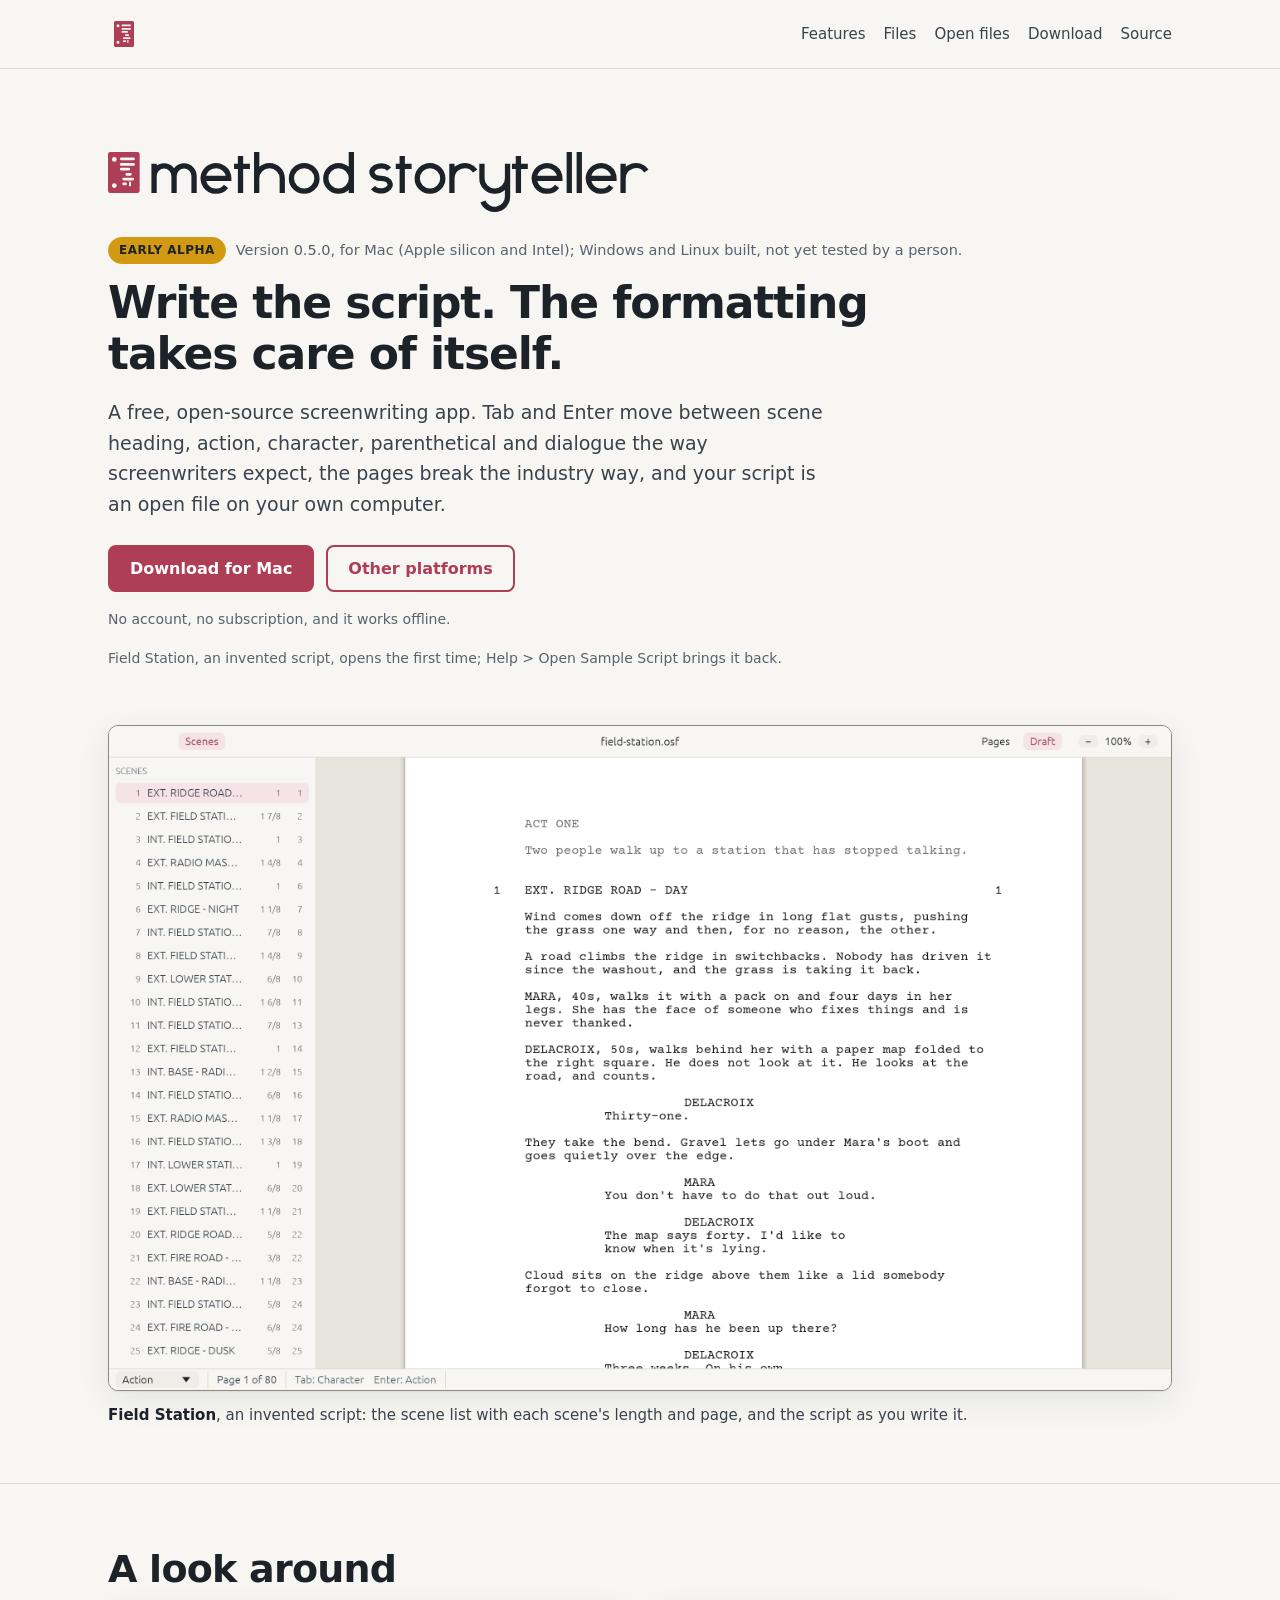
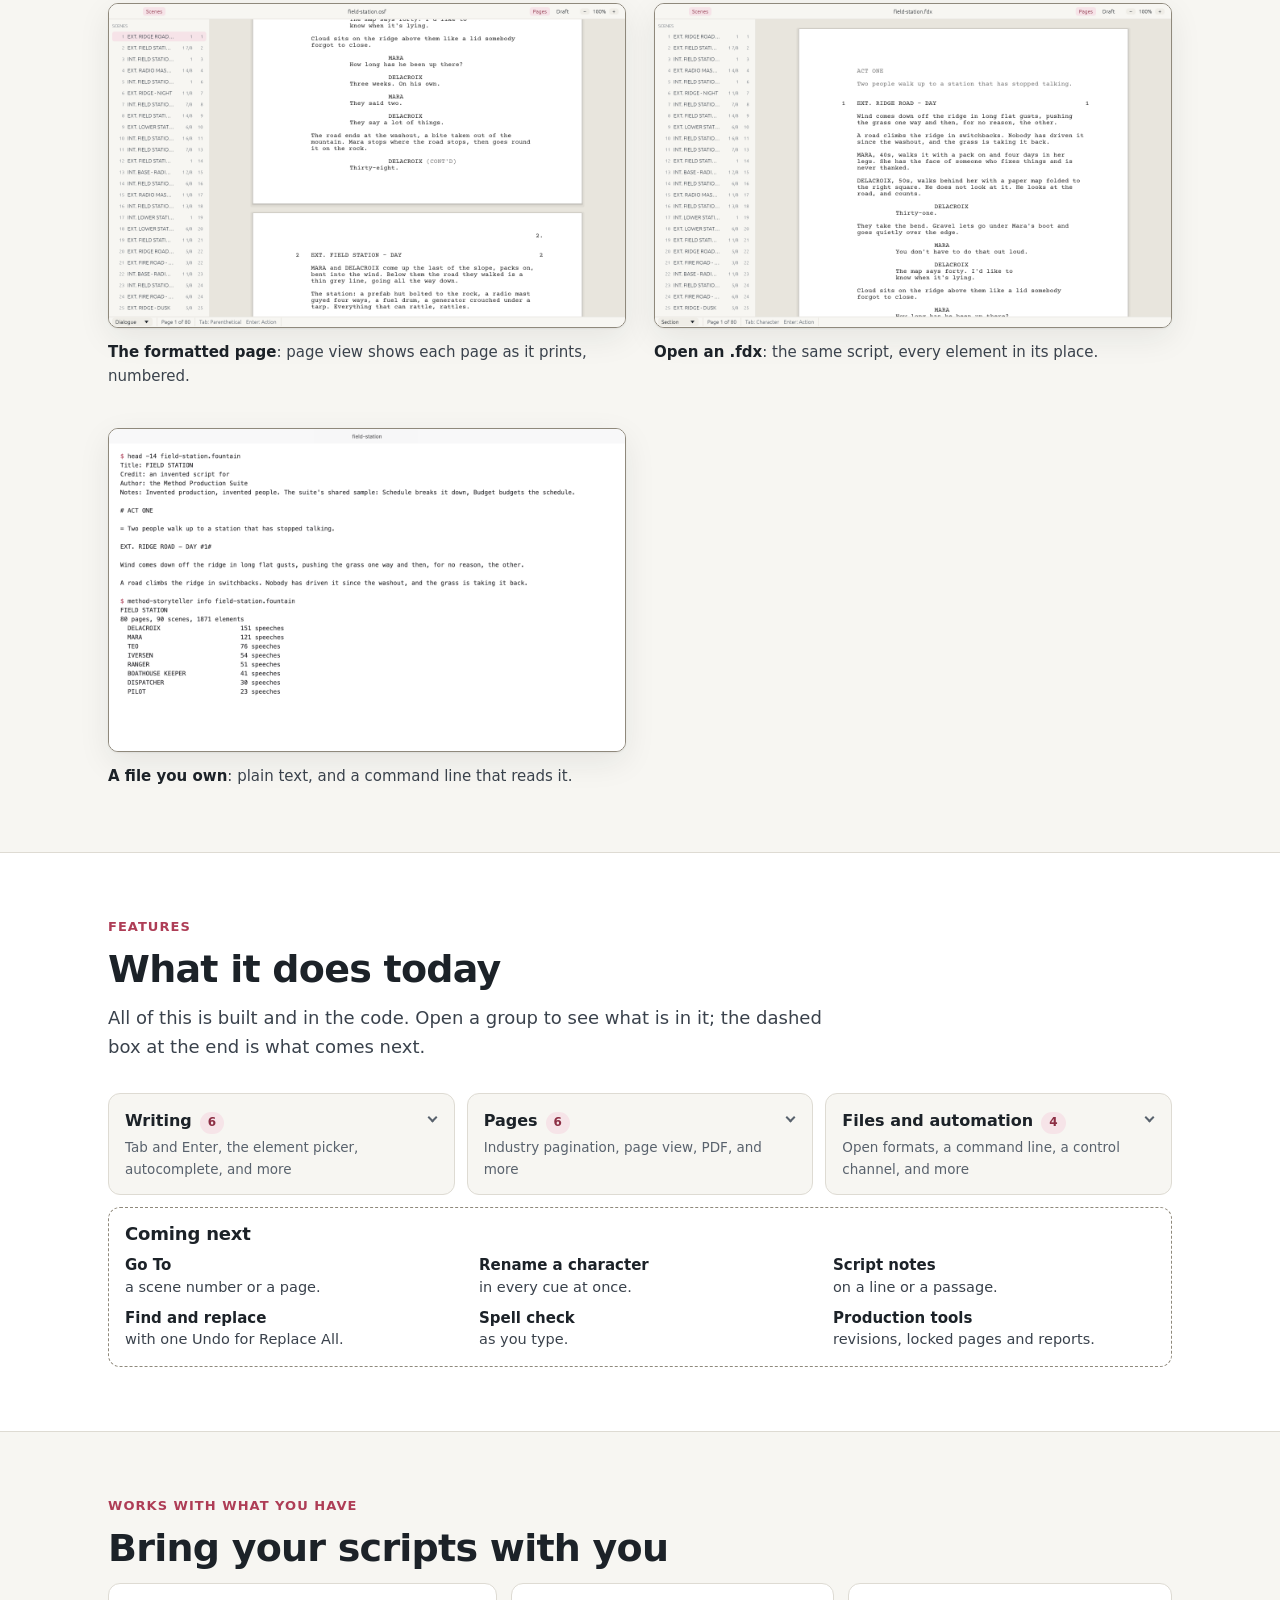
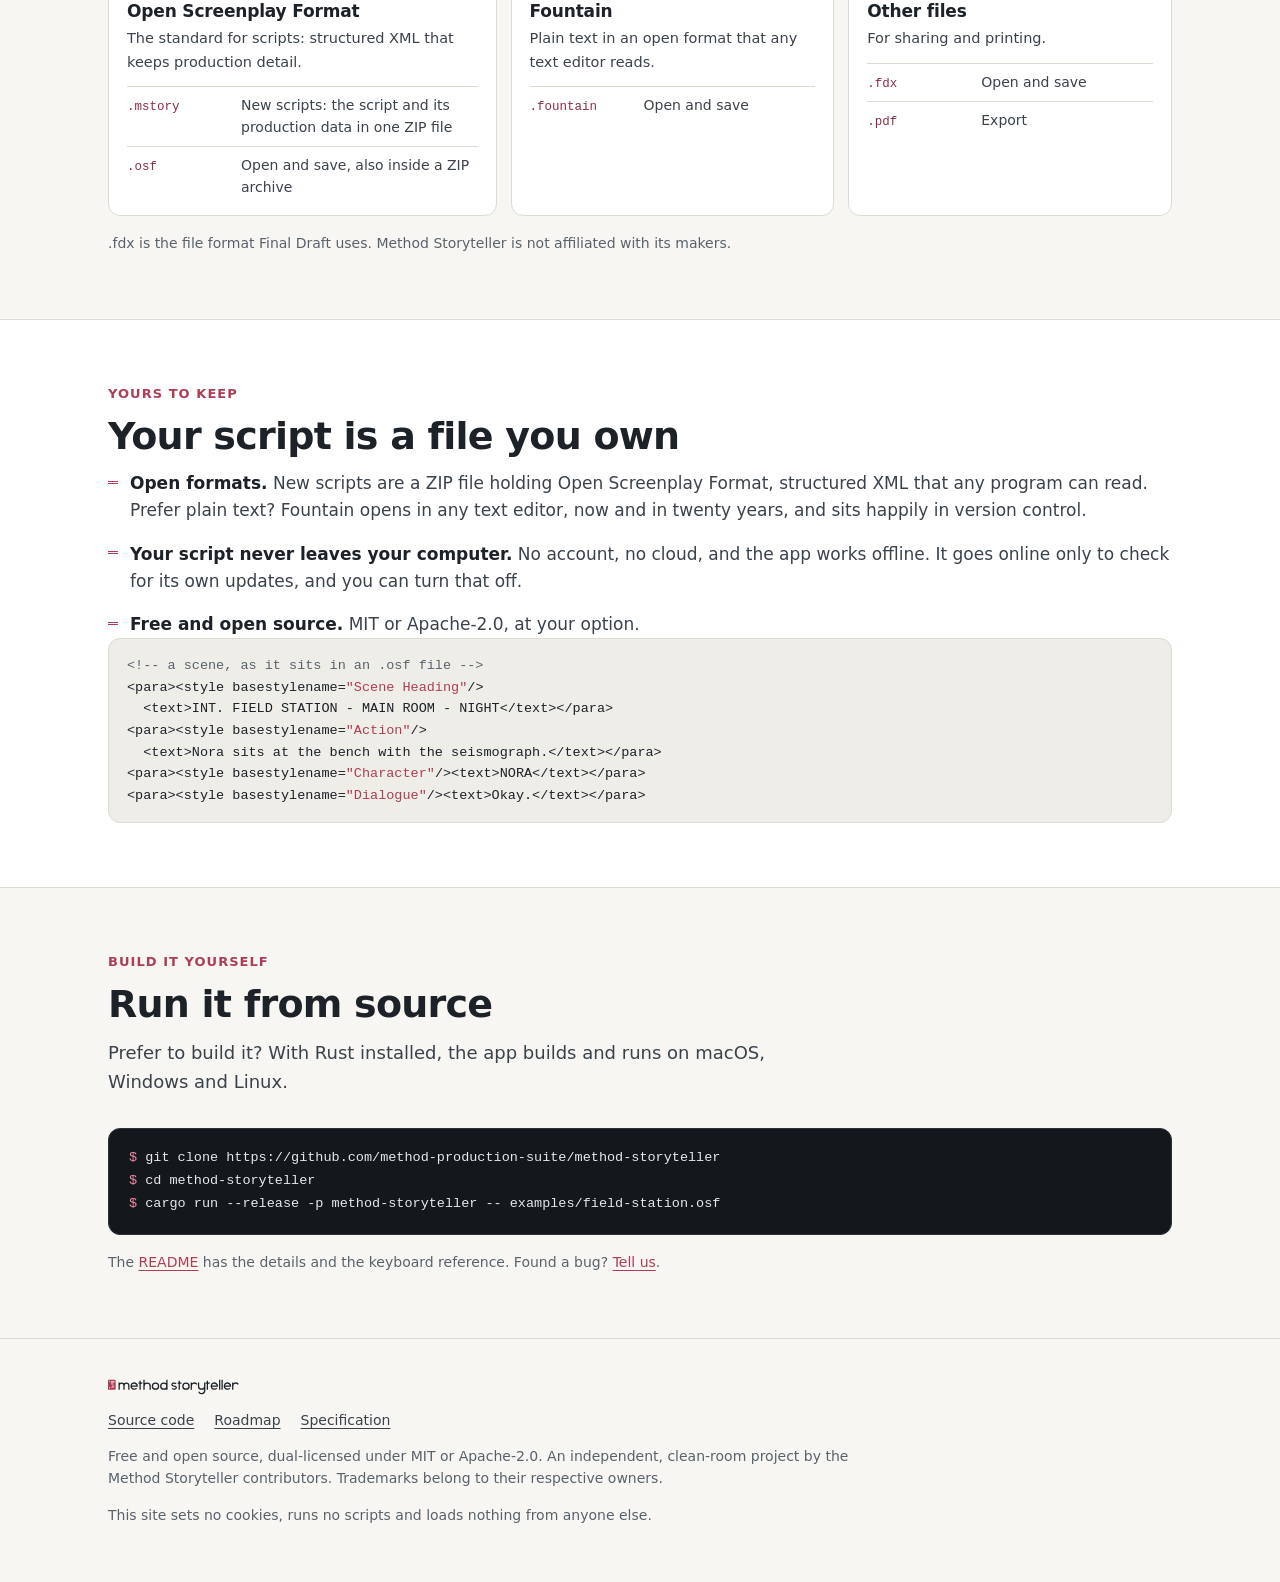
==== commit a9b5281a: "Release 0.5.0: the security release, with the package and scene properties Version 0.5.0 and its not" ====
--- a/site/index.html
+++ b/site/index.html
@@ -57,7 +57,7 @@
           <img src="assets/brand/wordmark.svg" alt="Method Storyteller" width="516" height="63">
         </picture>
       </h1>
-      <p class="status"><span class="badge alpha">Early alpha</span> Version 0.4.0, for Mac (Apple silicon and Intel); Windows and Linux built, not yet tested by a person.</p>
+      <p class="status"><span class="badge alpha">Early alpha</span> Version 0.5.0, for Mac (Apple silicon and Intel); Windows and Linux built, not yet tested by a person.</p>
       <p class="pitch">Write the script. The formatting takes care of itself.</p>
       <p class="lede">A free, open-source screenwriting app. Tab and Enter move between scene
         heading, action, character, parenthetical and dialogue the way screenwriters expect,
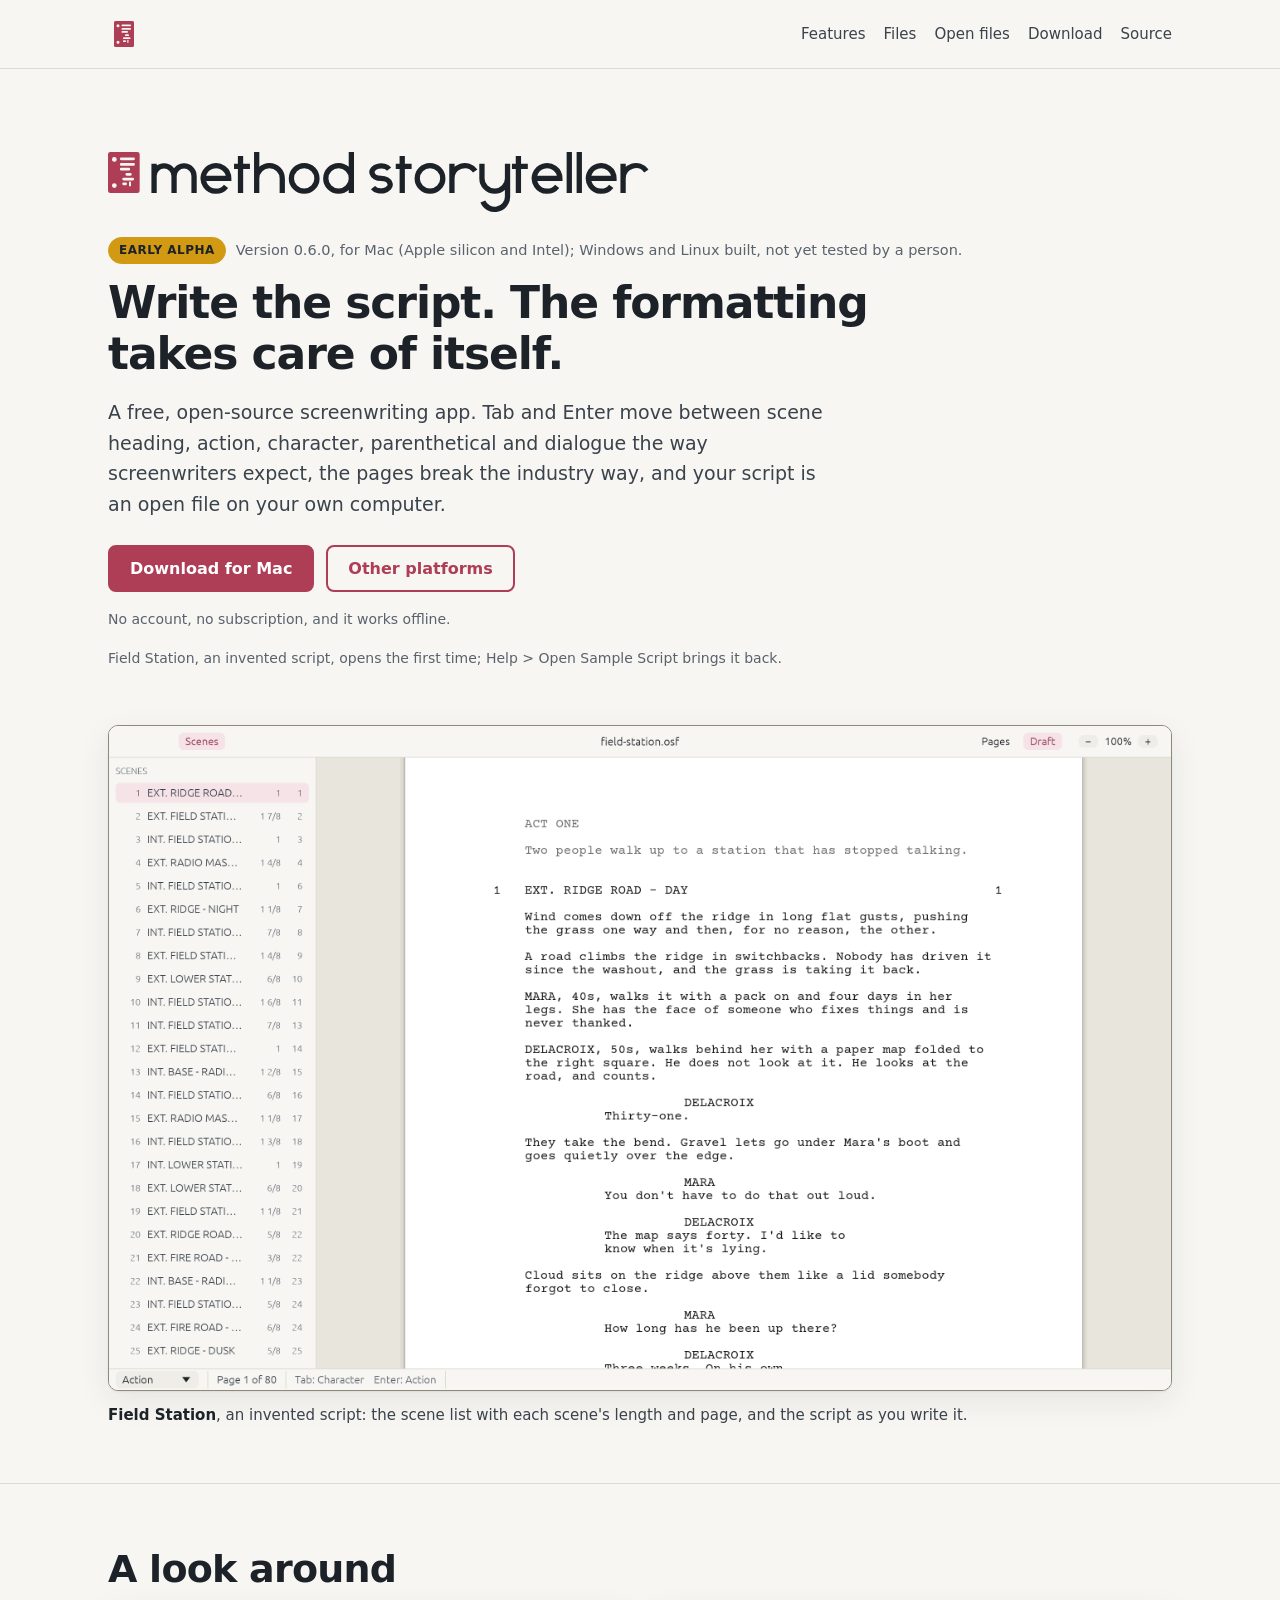
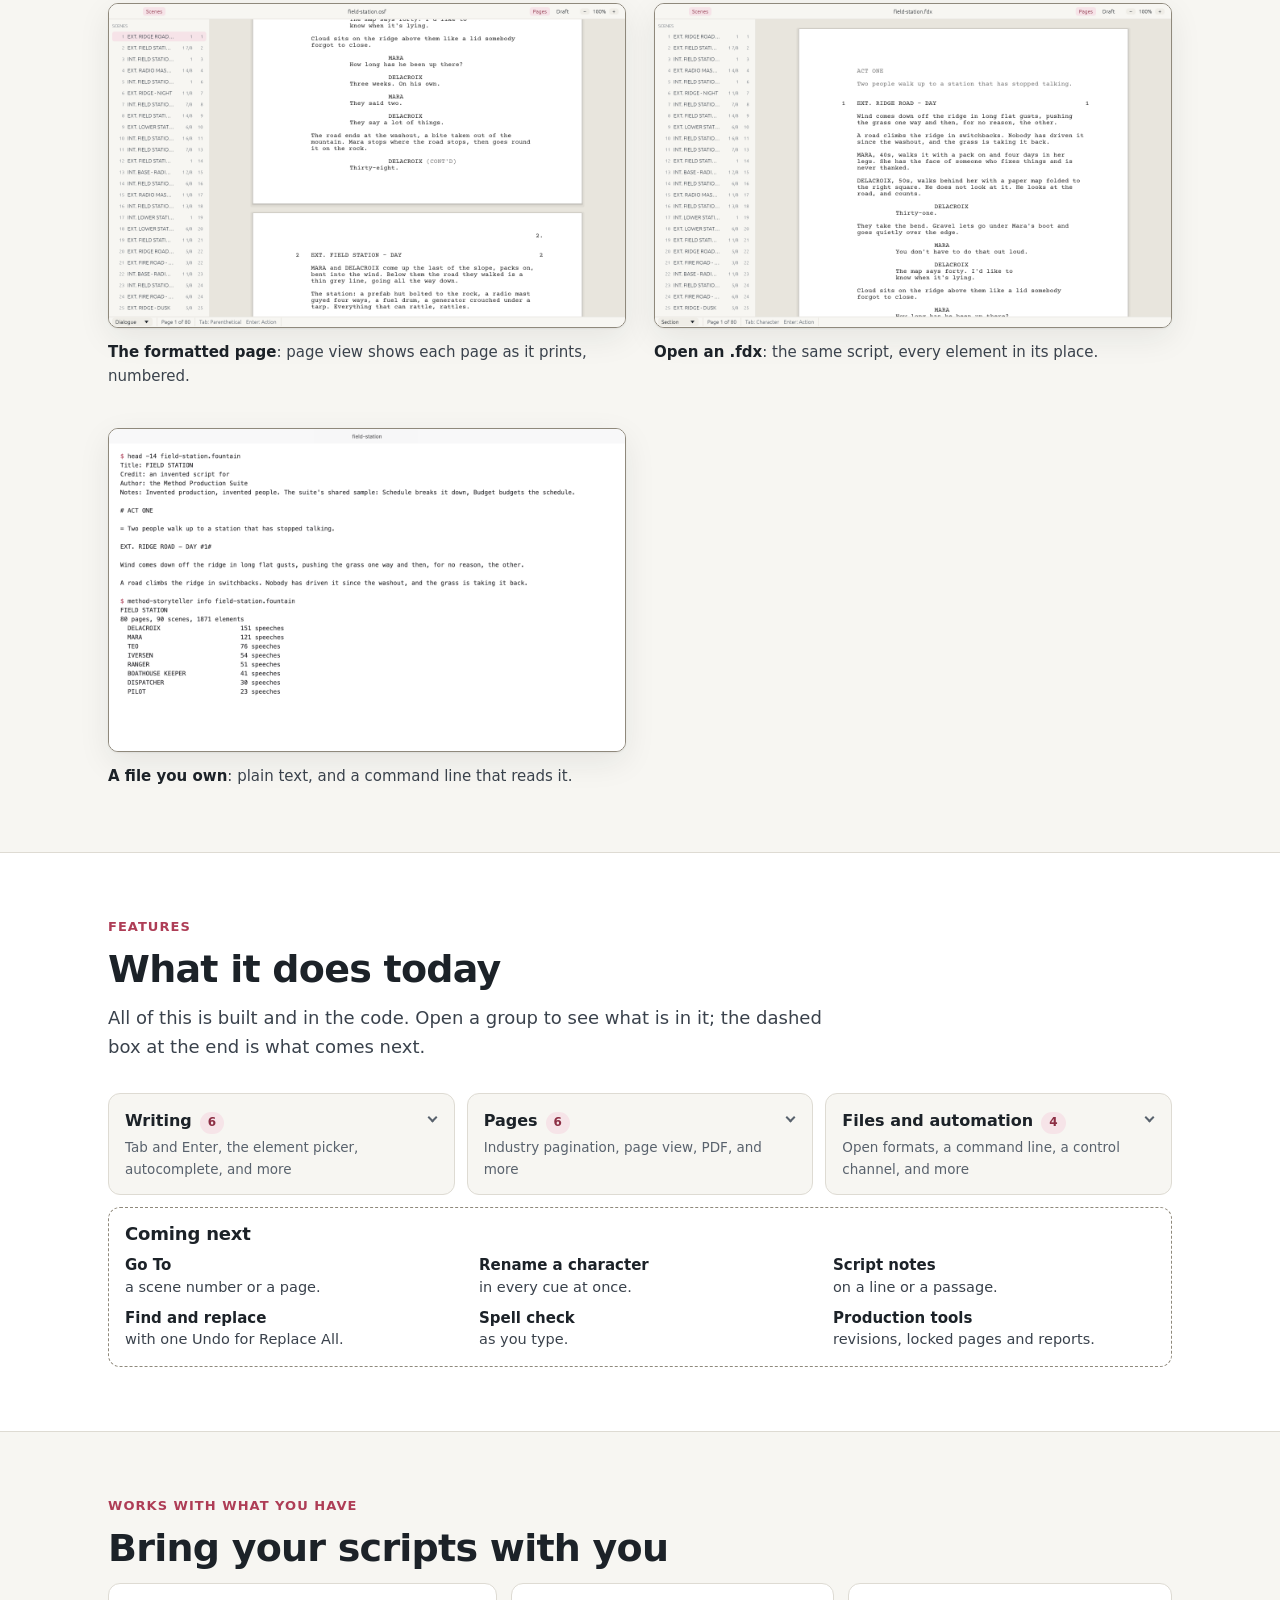
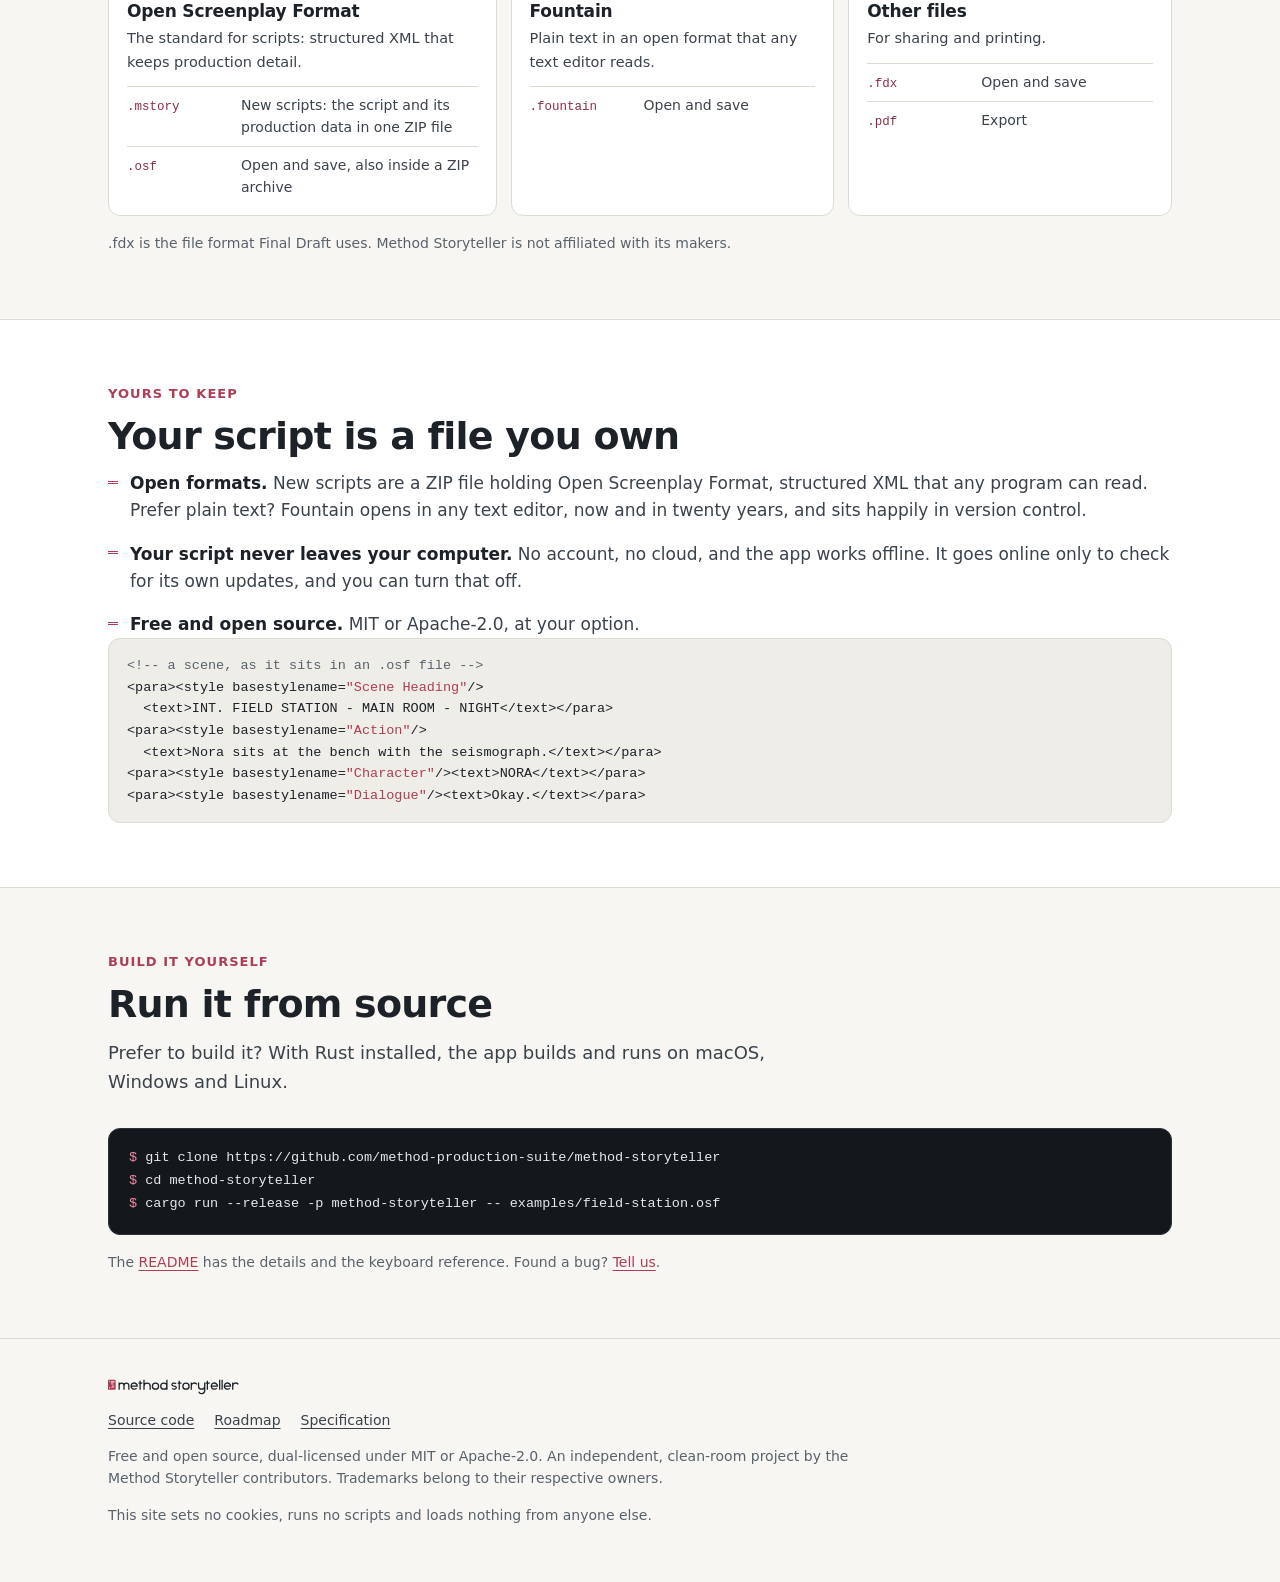
==== commit ca6e4dd0: "Release 0.6.0: scene numbers, omitted scenes, revisions and issued pages Version 0.6.0 and its notes" ====
--- a/site/index.html
+++ b/site/index.html
@@ -57,7 +57,7 @@
           <img src="assets/brand/wordmark.svg" alt="Method Storyteller" width="516" height="63">
         </picture>
       </h1>
-      <p class="status"><span class="badge alpha">Early alpha</span> Version 0.5.0, for Mac (Apple silicon and Intel); Windows and Linux built, not yet tested by a person.</p>
+      <p class="status"><span class="badge alpha">Early alpha</span> Version 0.6.0, for Mac (Apple silicon and Intel); Windows and Linux built, not yet tested by a person.</p>
       <p class="pitch">Write the script. The formatting takes care of itself.</p>
       <p class="lede">A free, open-source screenwriting app. Tab and Enter move between scene
         heading, action, character, parenthetical and dialogue the way screenwriters expect,
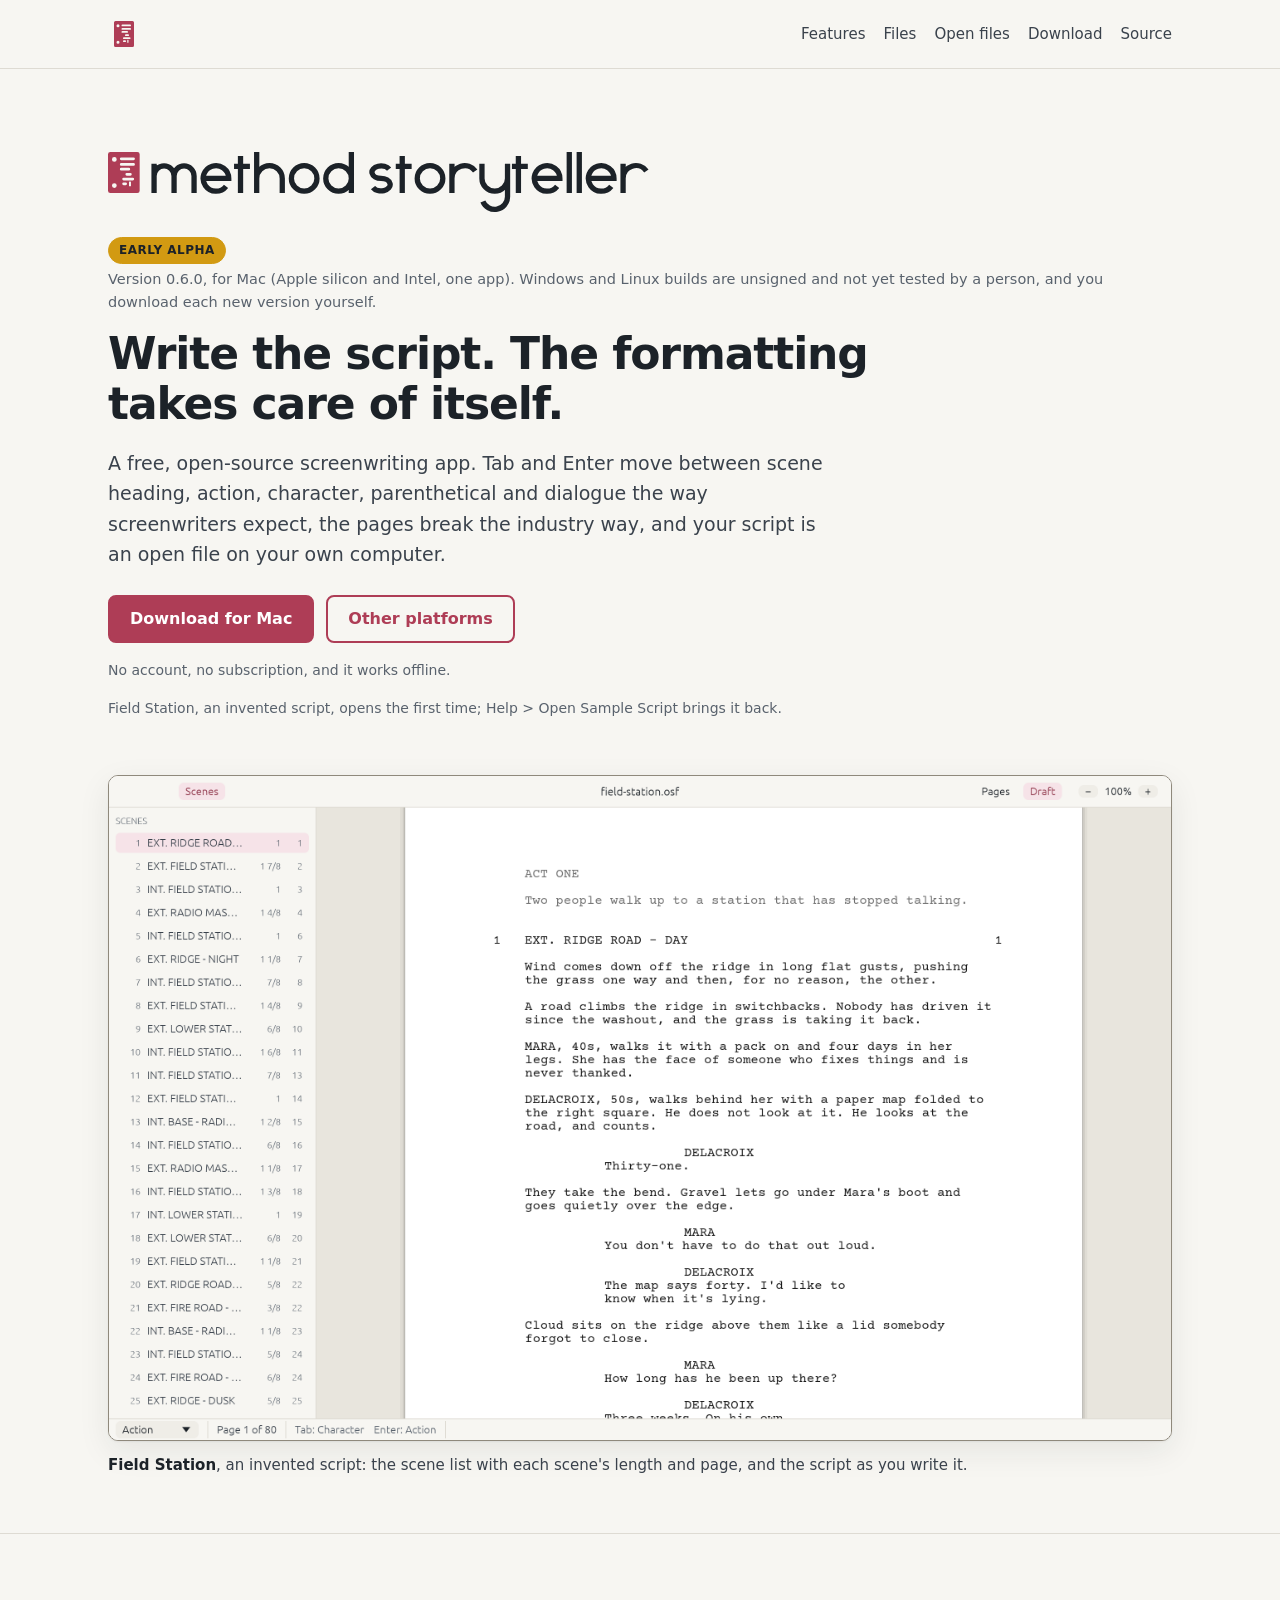
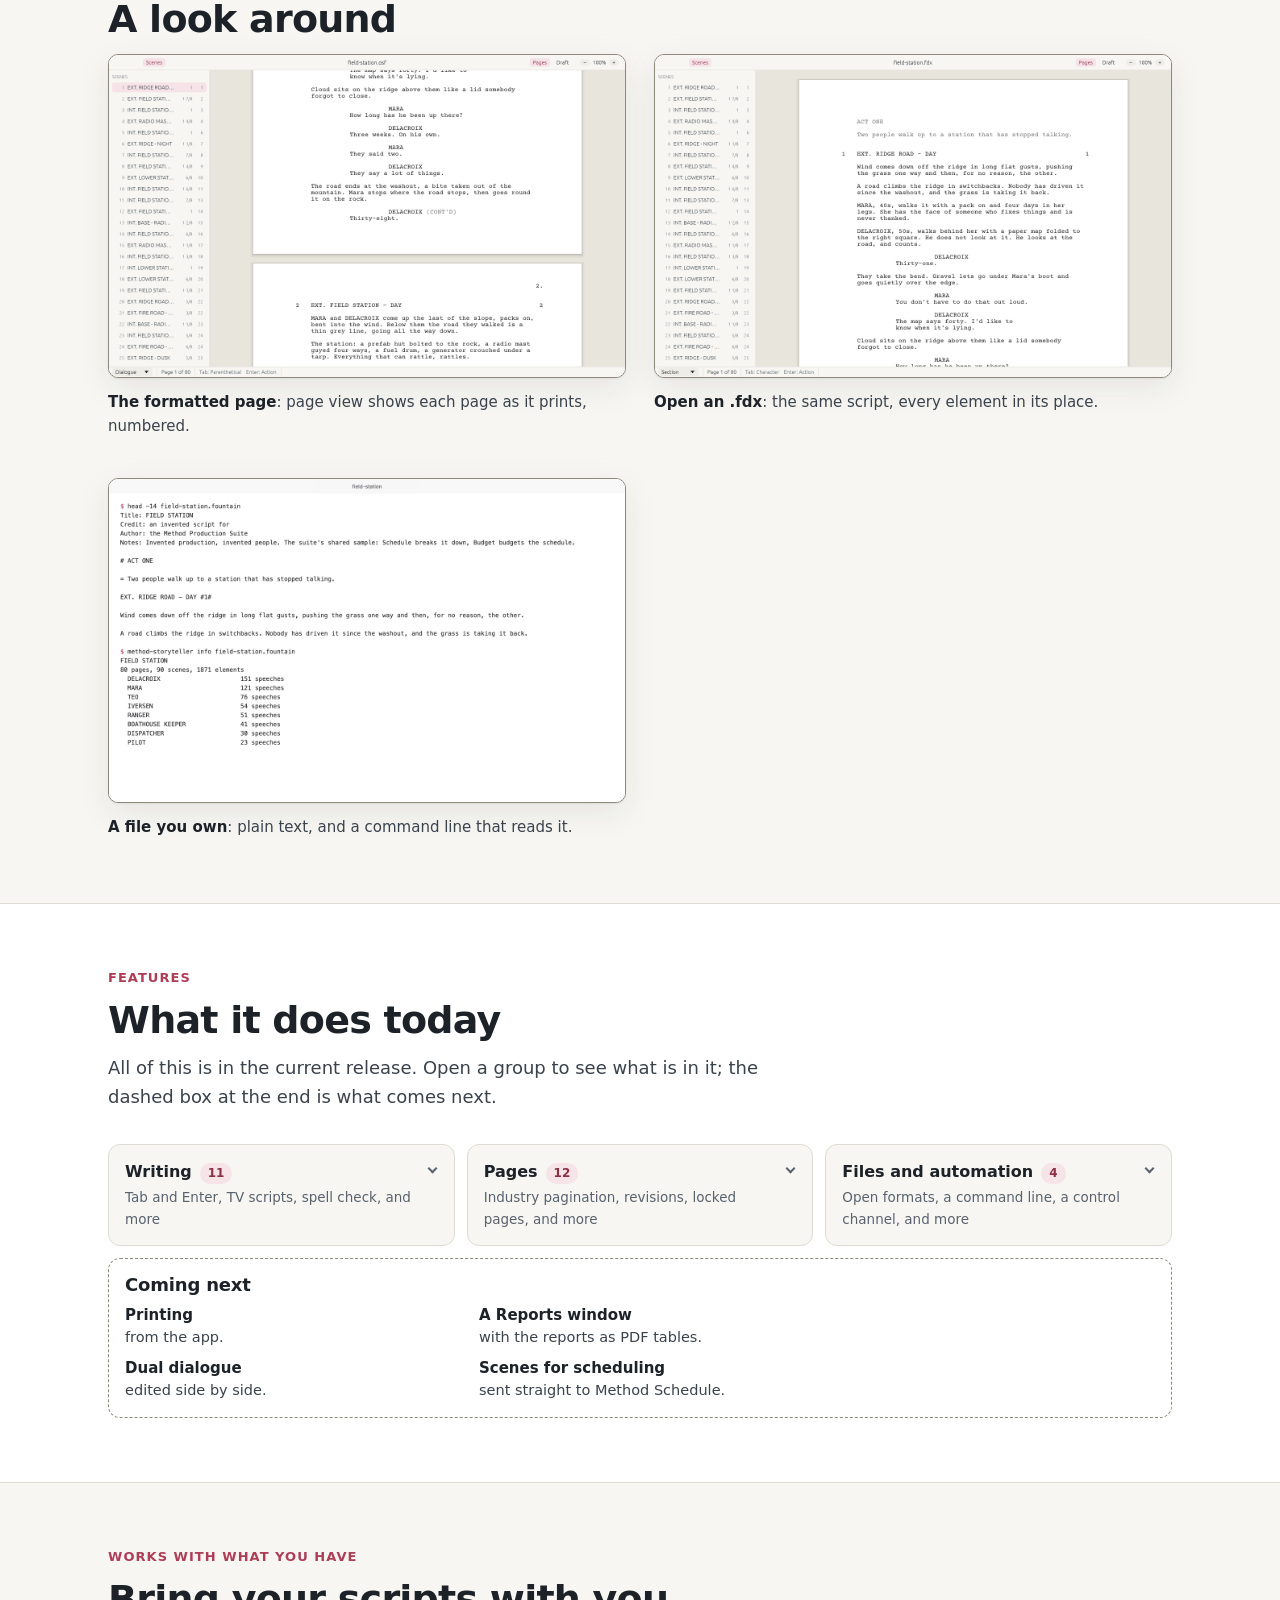
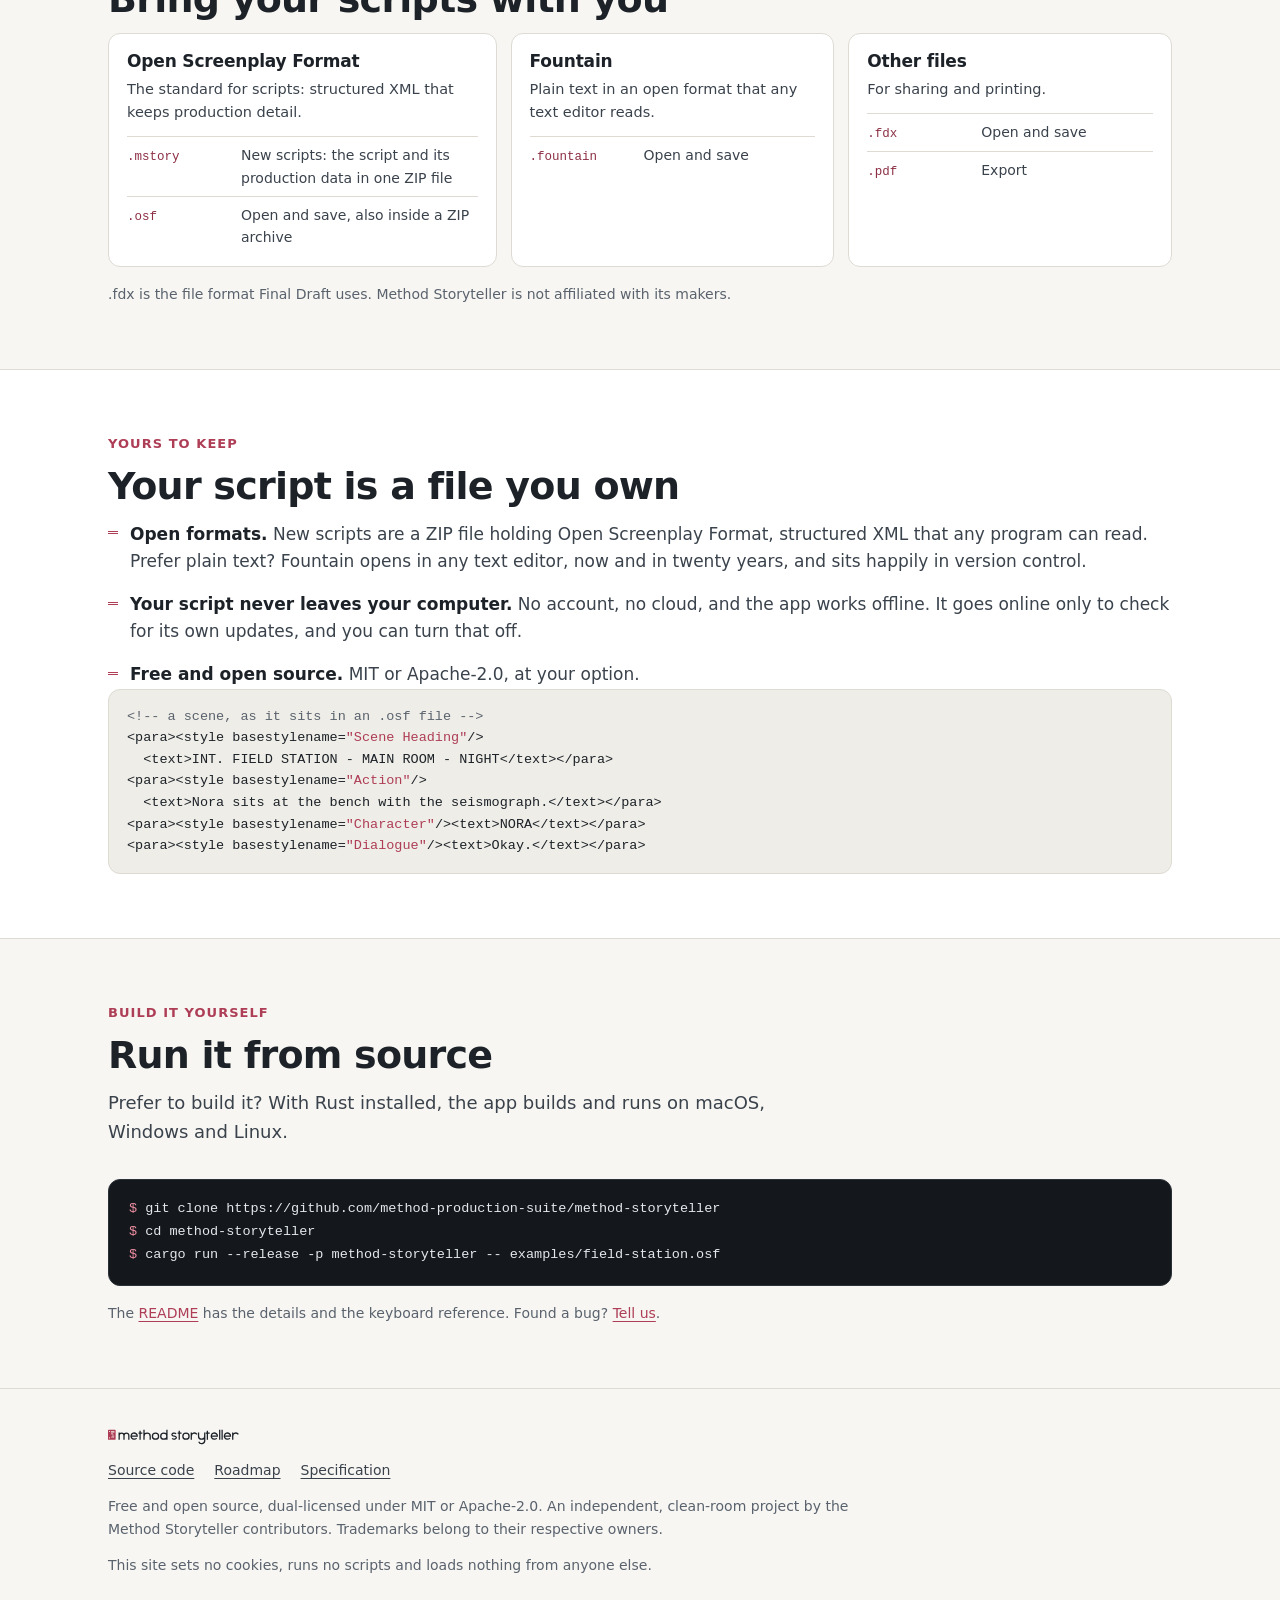
==== commit 745b5816: "Site and README: what 0.2.0 to 0.6.0 and main ship, and Windows unsigned for good Coming next listed" ====
--- a/site/index.html
+++ b/site/index.html
@@ -57,7 +57,7 @@
           <img src="assets/brand/wordmark.svg" alt="Method Storyteller" width="516" height="63">
         </picture>
       </h1>
-      <p class="status"><span class="badge alpha">Early alpha</span> Version 0.6.0, for Mac (Apple silicon and Intel); Windows and Linux built, not yet tested by a person.</p>
+      <p class="status"><span class="badge alpha">Early alpha</span> Version 0.6.0, for Mac (Apple silicon and Intel, one app). Windows and Linux builds are unsigned and not yet tested by a person, and you download each new version yourself.</p>
       <p class="pitch">Write the script. The formatting takes care of itself.</p>
       <p class="lede">A free, open-source screenwriting app. Tab and Enter move between scene
         heading, action, character, parenthetical and dialogue the way screenwriters expect,
@@ -126,13 +126,13 @@
     <div class="wrap">
       <p class="kicker">Features</p>
       <h2 id="features-title">What it does today</h2>
-      <p class="intro">All of this is built and in the code. Open a group to see what is in it;
+      <p class="intro">All of this is in the current release. Open a group to see what is in it;
         the dashed box at the end is what comes next.</p>
       <div class="groups">
         <details class="group" id="g-writing">
           <summary>
-            <span class="group-head"><span class="group-title">Writing</span> <span class="group-count">6</span></span>
-            <span class="group-teaser">Tab and Enter, the element picker, autocomplete, and more</span>
+            <span class="group-head"><span class="group-title">Writing</span> <span class="group-count">11</span></span>
+            <span class="group-teaser">Tab and Enter, TV scripts, spell check, and more</span>
           </summary>
           <ul class="feats">
             <li><strong>Tab and Enter</strong> Enter ends an element and starts the next one; Tab changes an empty element's type or starts a parenthetical after a cue. The status bar always says what each will do.</li>
@@ -141,20 +141,31 @@
             <li><strong>Autocomplete</strong> Character names, locations and times of day as you type, and the next speaker guessed in a conversation.</li>
             <li><strong>Automatic CONT'D</strong> A character who speaks again in the same scene gets (CONT'D) at layout time, never typed into the script.</li>
             <li><strong>Smart quotes</strong> Curly quotes and apostrophes as you type, left alone in headings and cues.</li>
+            <li><strong>Television scripts</strong> File &gt; New TV Script lays out a one-hour, half-hour or multi-camera script in acts; New Act and End of Act lines start each act on a new page.</li>
+            <li><strong>Bold, italic and underline</strong> ⌘B, ⌘I and ⌘U, on the selection or the word the caret is in.</li>
+            <li><strong>Spell check as you type</strong> US or UK English, with Edit &gt; Spelling… to step through words; character names are never flagged.</li>
+            <li><strong>Find and replace</strong> One Undo for Replace All, and Production &gt; Rename Character changes every cue at once.</li>
+            <li><strong>Nothing lost</strong> If the app closes before you save, the next launch offers your changes back.</li>
           </ul>
         </details>
         <details class="group" id="g-pages">
           <summary>
-            <span class="group-head"><span class="group-title">Pages</span> <span class="group-count">6</span></span>
-            <span class="group-teaser">Industry pagination, page view, PDF, and more</span>
+            <span class="group-head"><span class="group-title">Pages</span> <span class="group-count">12</span></span>
+            <span class="group-teaser">Industry pagination, revisions, locked pages, and more</span>
           </summary>
           <ul class="feats">
             <li><strong>Industry pagination</strong> Courier Prime 12 pt, standard margins, 54 lines a page, (MORE) and (CONT'D) where a speech breaks, and a scene heading never stranded at the foot of a page.</li>
             <li><strong>Checked against produced scripts</strong> On a set of 15 produced scripts, every scene starts on the same page as in the printed original.</li>
             <li><strong>Page view and draft view</strong> Separate pages as they print, or one continuous column for writing.</li>
-            <li><strong>PDF export</strong> With the title page, and Courier Prime embedded.</li>
+            <li><strong>PDF export</strong> With the title page, Courier Prime embedded, selectable text and a bookmark for each scene.</li>
             <li><strong>Title page and scene numbers</strong> A title page dialog, and scene numbers shown in the editor and the PDF.</li>
             <li><strong>Scene lengths</strong> Each scene's length in eighths of a page beside its page in the scene list, and written into exported .fdx files for scheduling.</li>
+            <li><strong>Scene numbers that hold</strong> Production &gt; Number Scenes… keeps the numbers a script has and letters new scenes between them (12A, 12B).</li>
+            <li><strong>Omitted scenes</strong> Omit Scene keeps the number and prints OMITTED, so the numbers after it stay put.</li>
+            <li><strong>Revisions</strong> Revision sets in the standard colours, revision mode (⌘⇧R), marks in the margin, and revised pages in their colour.</li>
+            <li><strong>Locked pages</strong> Production &gt; Lock Pages keeps each page's number; what no longer fits flows onto A-pages (12A).</li>
+            <li><strong>Issue the pages you need</strong> Export PDF of all pages, revised pages only, a page range or a range of scenes, in colour or a clean copy.</li>
+            <li><strong>Reports</strong> Scenes, locations, characters and cast as CSV, with each scene's INT/EXT, location, time of day, page, length and who speaks.</li>
           </ul>
         </details>
         <details class="group" id="g-files">
@@ -173,12 +184,10 @@
       <div class="soon">
         <h3>Coming next</h3>
         <ul class="feats">
-          <li><strong>Go To</strong> a scene number or a page.</li>
-          <li><strong>Find and replace</strong> with one Undo for Replace All.</li>
-          <li><strong>Rename a character</strong> in every cue at once.</li>
-          <li><strong>Spell check</strong> as you type.</li>
-          <li><strong>Script notes</strong> on a line or a passage.</li>
-          <li><strong>Production tools</strong> revisions, locked pages and reports.</li>
+          <li><strong>Printing</strong> from the app.</li>
+          <li><strong>Dual dialogue</strong> edited side by side.</li>
+          <li><strong>A Reports window</strong> with the reports as PDF tables.</li>
+          <li><strong>Scenes for scheduling</strong> sent straight to Method Schedule.</li>
         </ul>
       </div>
     </div>
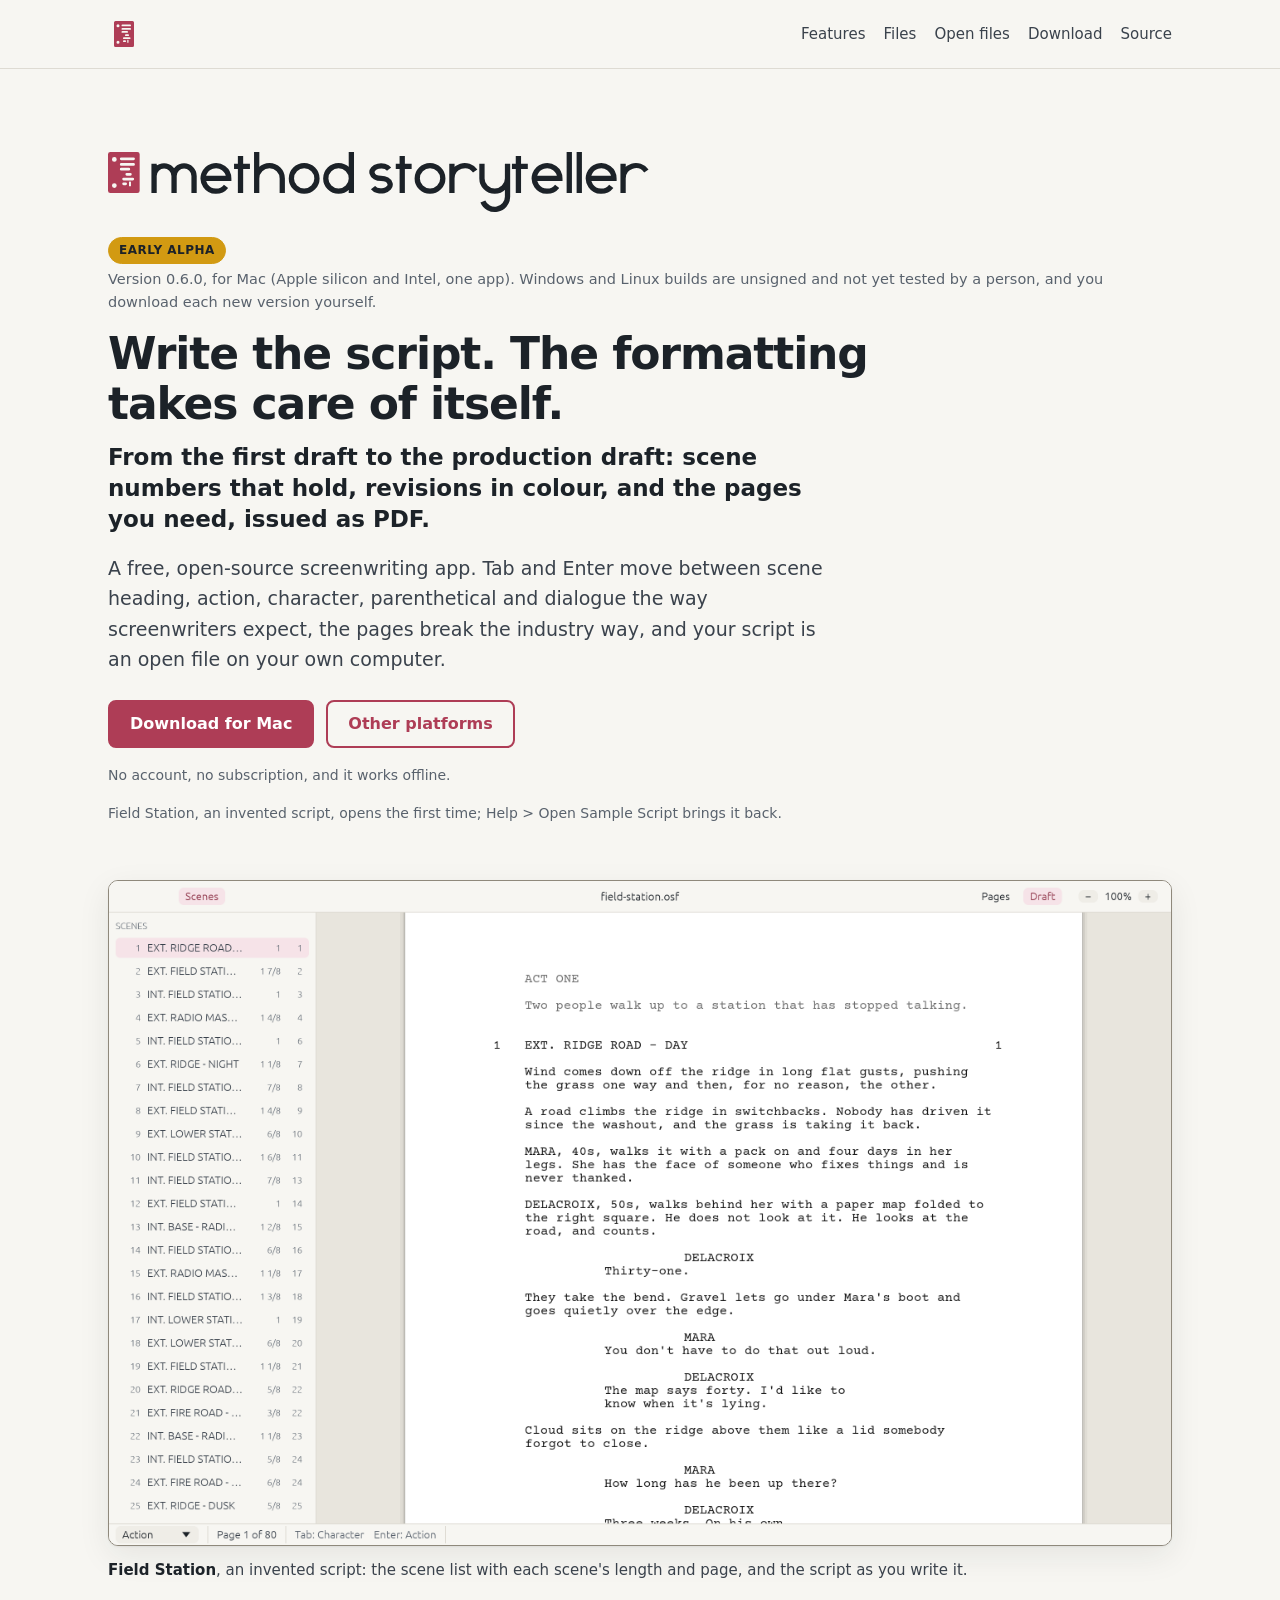
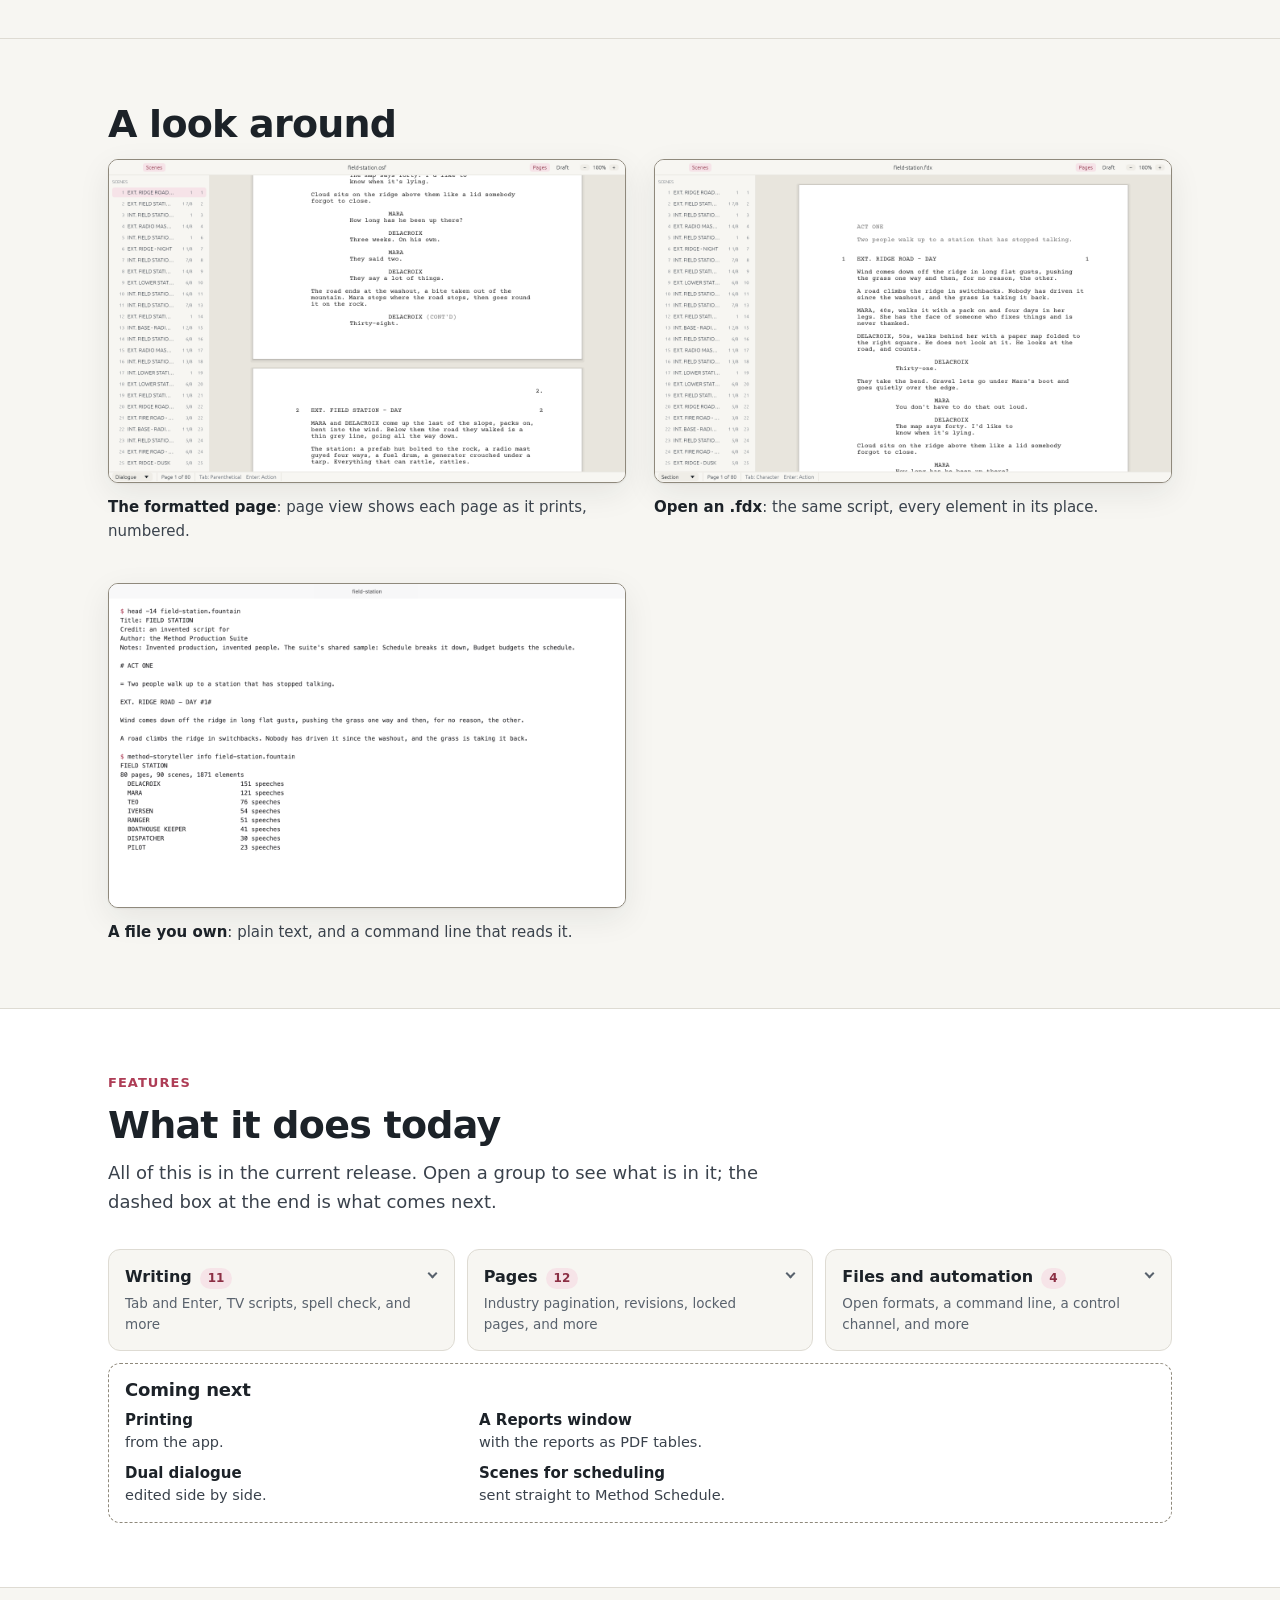
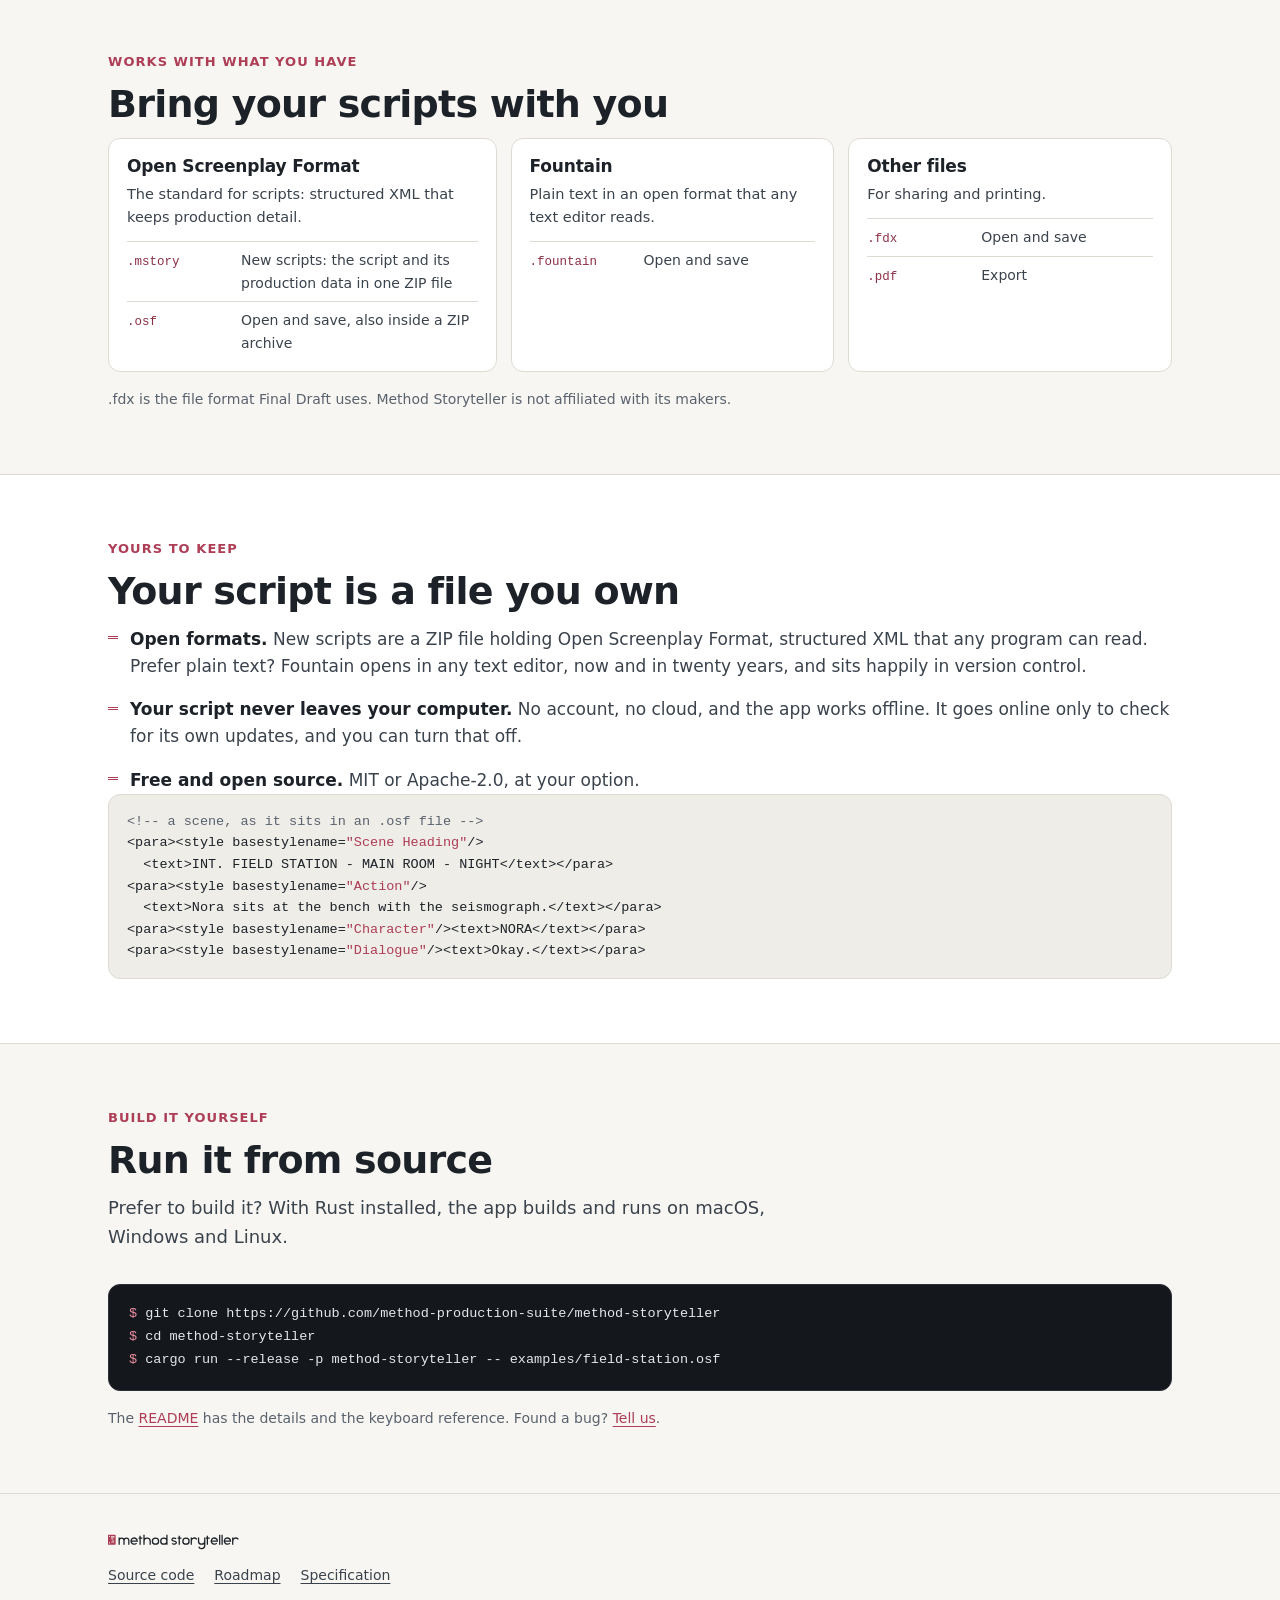
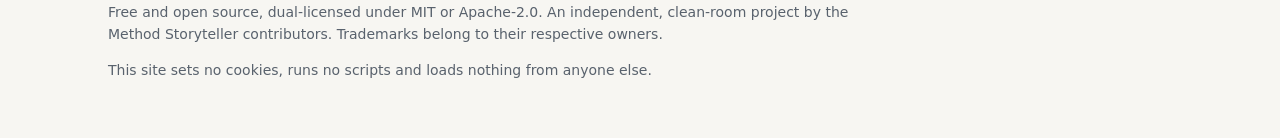
==== commit f8439bb7: "Site: a second hero line for the production draft Co-Authored-By: Claude Opus 5.5 <noreply@anthropic" ====
--- a/site/index.html
+++ b/site/index.html
@@ -59,6 +59,8 @@
       </h1>
       <p class="status"><span class="badge alpha">Early alpha</span> Version 0.6.0, for Mac (Apple silicon and Intel, one app). Windows and Linux builds are unsigned and not yet tested by a person, and you download each new version yourself.</p>
       <p class="pitch">Write the script. The formatting takes care of itself.</p>
+      <p class="pitch-2">From the first draft to the production draft: scene numbers that hold,
+        revisions in colour, and the pages you need, issued as PDF.</p>
       <p class="lede">A free, open-source screenwriting app. Tab and Enter move between scene
         heading, action, character, parenthetical and dialogue the way screenwriters expect,
         the pages break the industry way, and your script is an open file on your own
--- a/site/assets/site.css
+++ b/site/assets/site.css
@@ -52,6 +52,7 @@
 .hero h1 { margin: 0 0 22px; }
 .hero h1 img { height: clamp(33px, 6.5vw, 66px); width: auto; }
 .pitch { font-size: clamp(26px, 4.6vw, 44px); line-height: 1.15; letter-spacing: -.025em; font-weight: 650; margin: 0 0 18px; max-width: 18em; }
+.pitch-2 { font-size: clamp(19px, 2.4vw, 23px); line-height: 1.35; font-weight: 550; margin: -6px 0 18px; max-width: 32em; }
 .lede { font-size: clamp(17px, 2vw, 19px); color: var(--ink-soft); max-width: 38em; margin: 0 0 26px; }
 .cta { display: flex; flex-wrap: wrap; gap: 12px; align-items: center; }
 .btn {
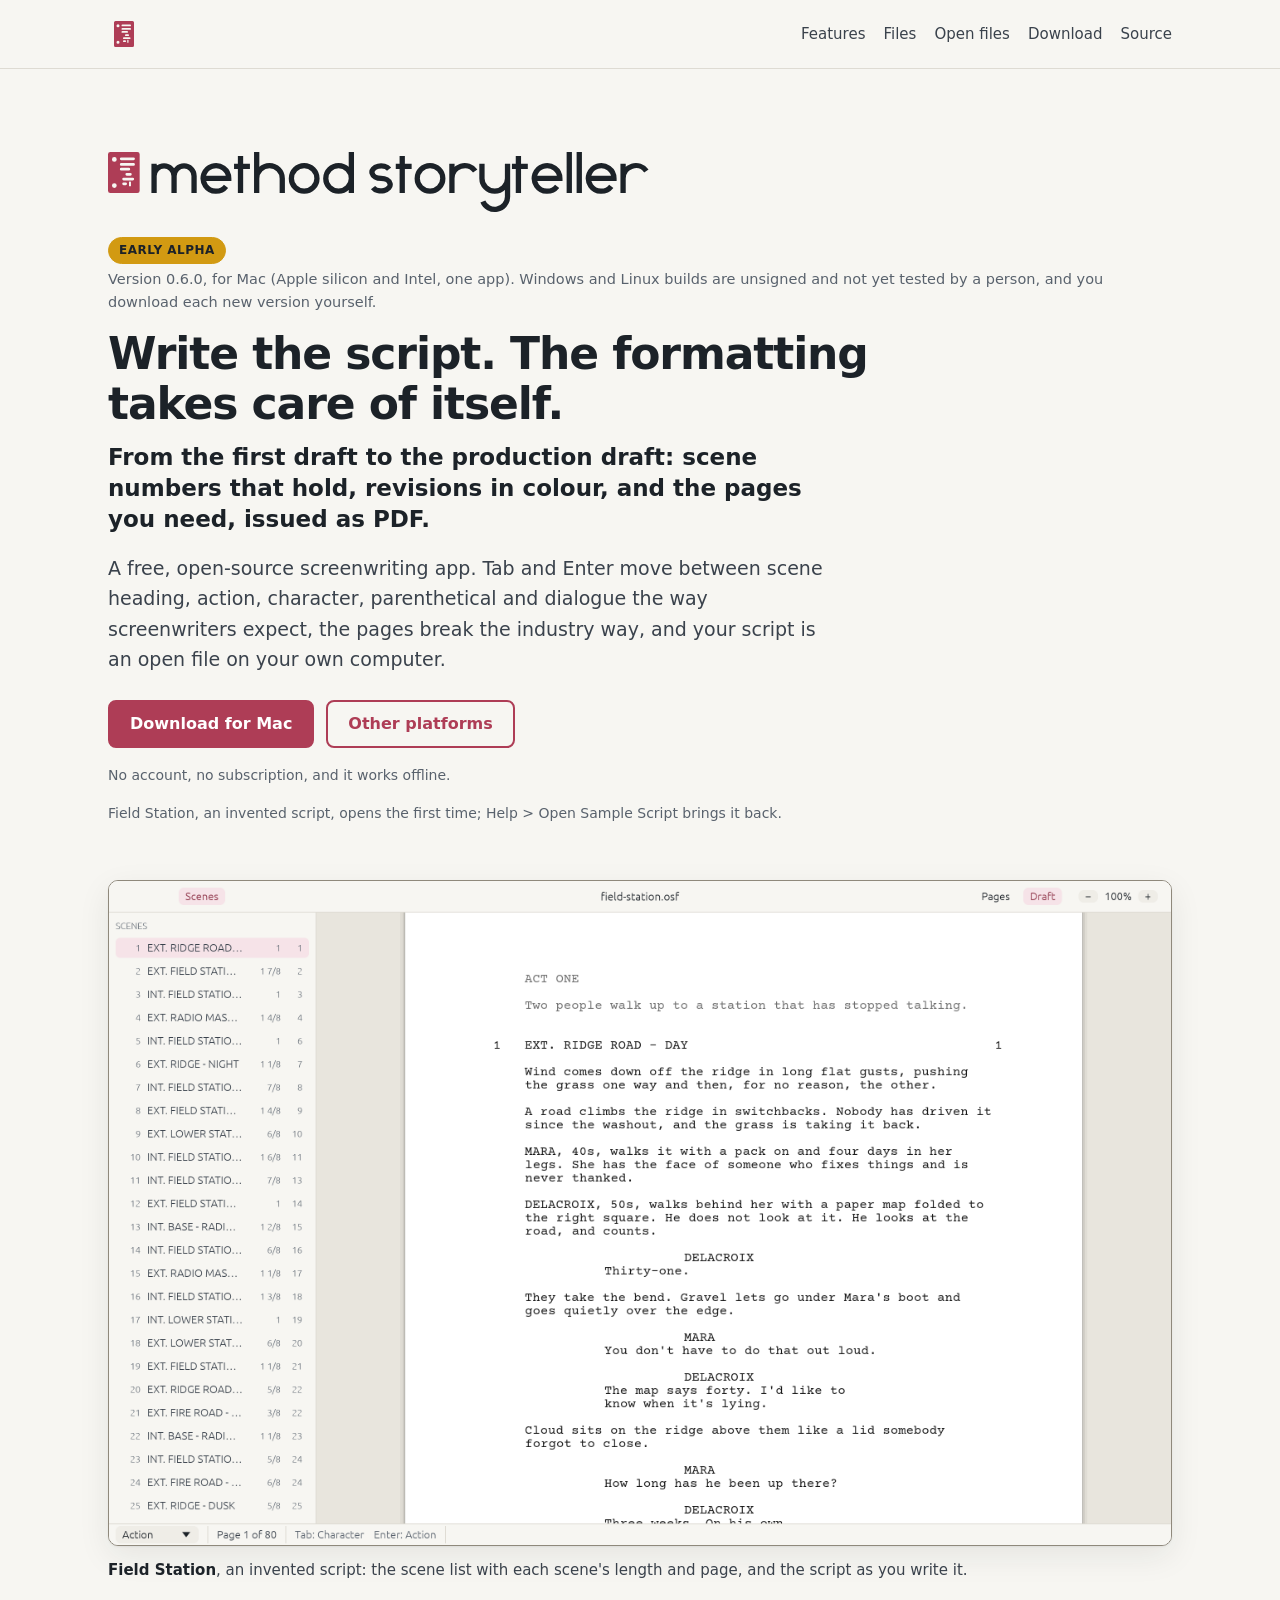
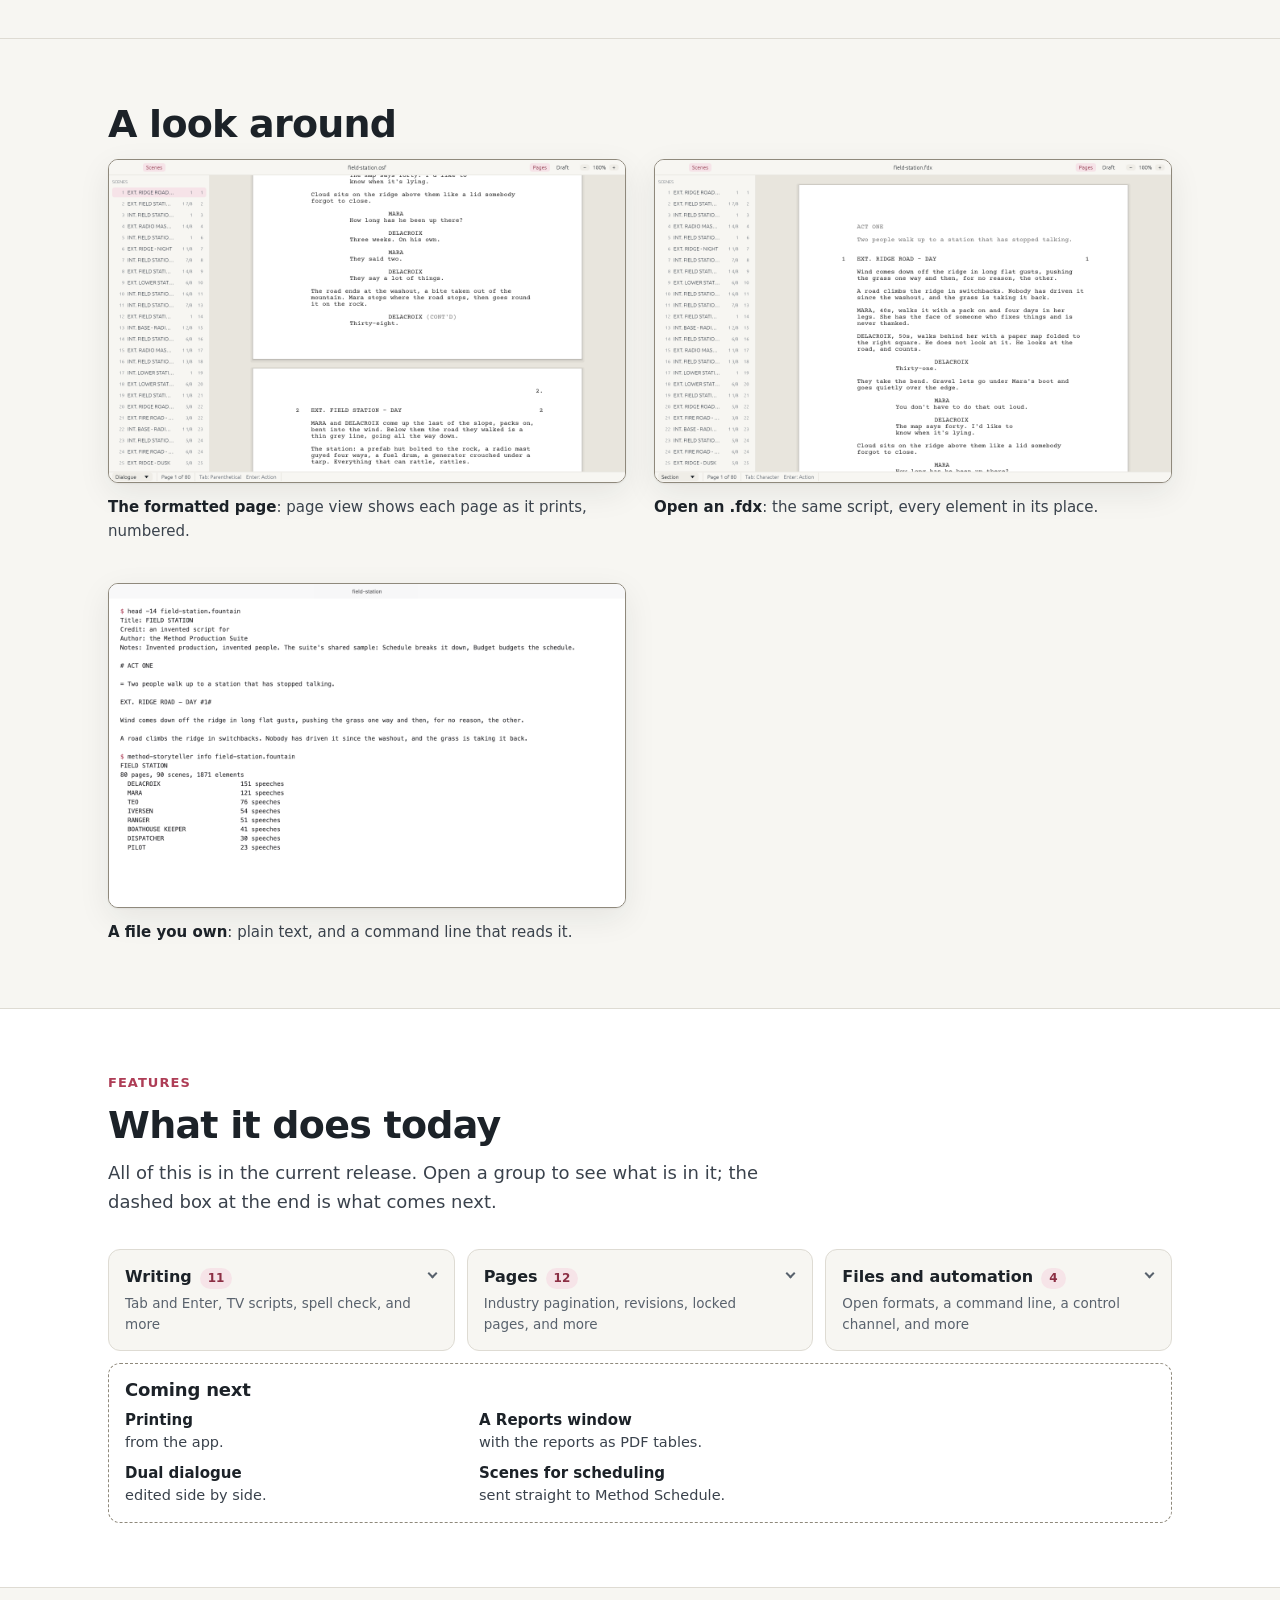
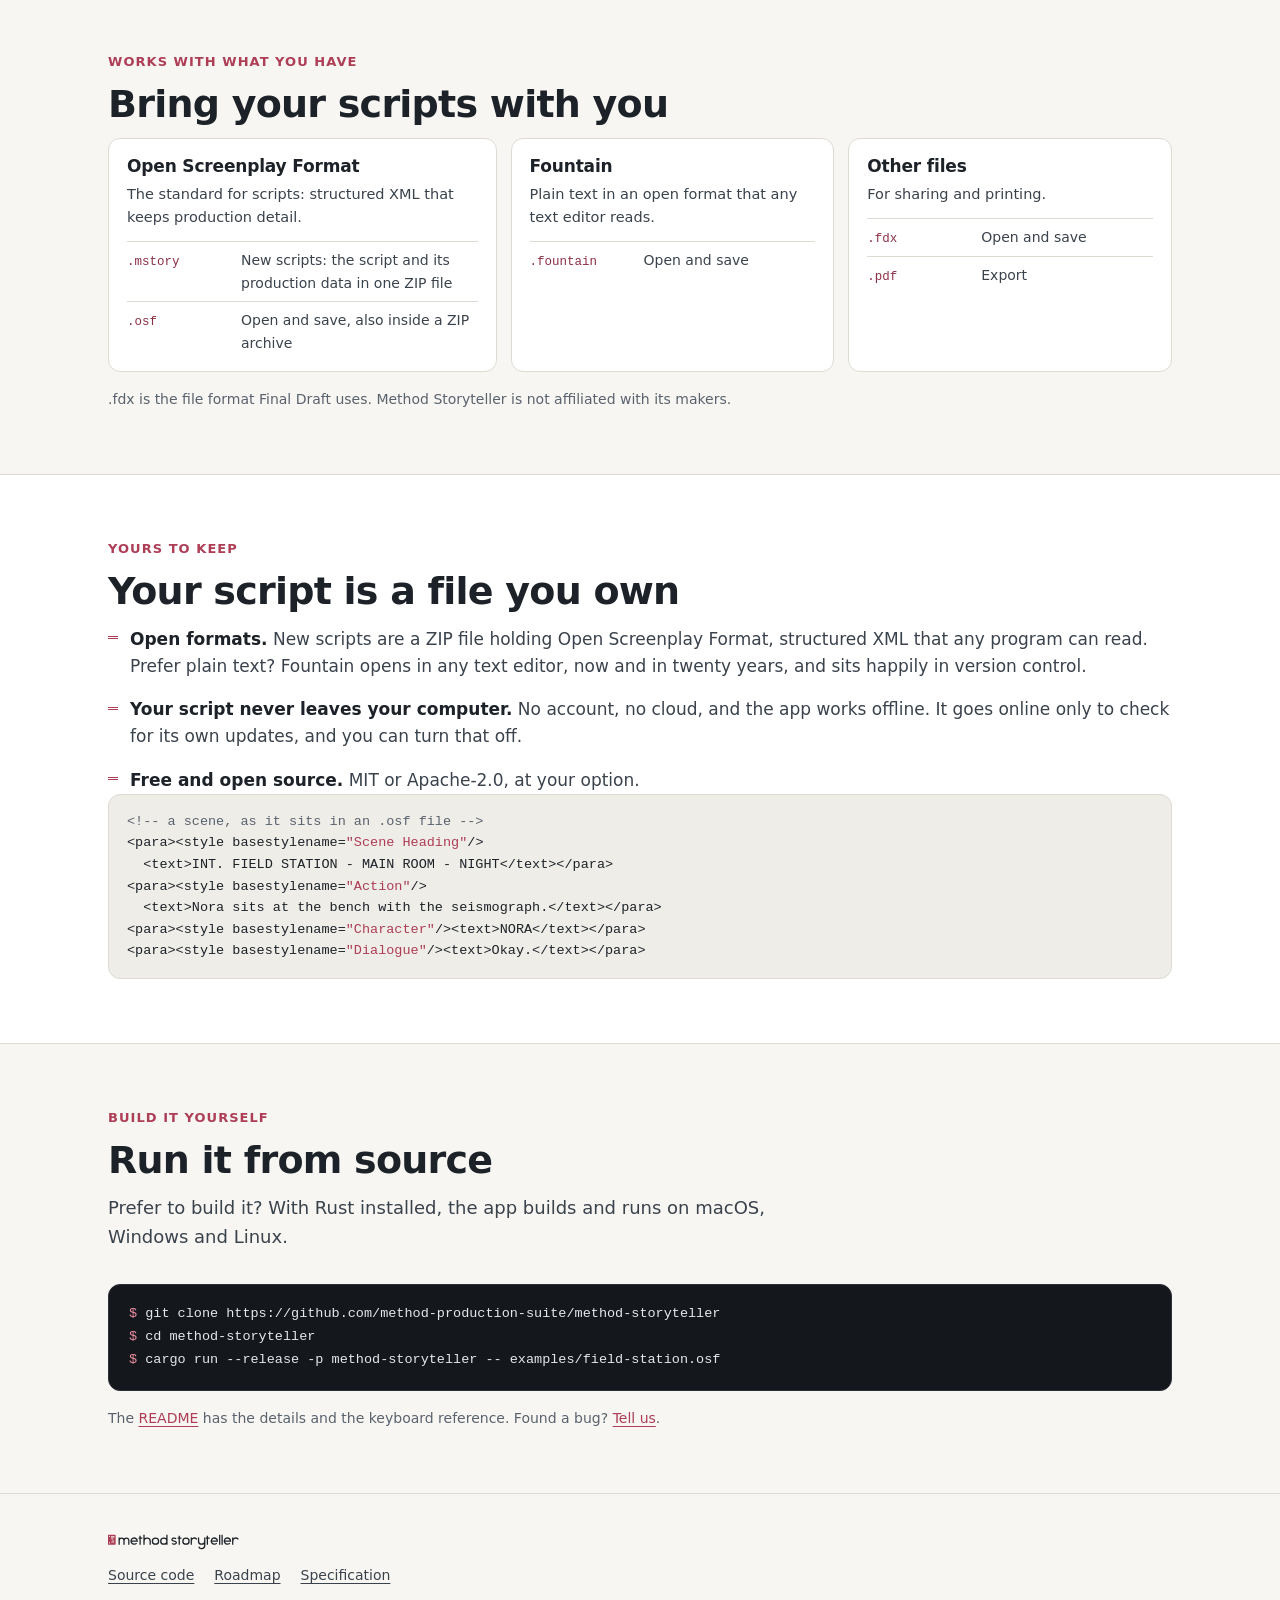
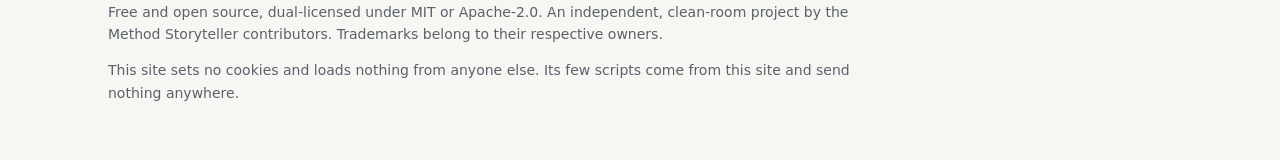
==== commit 8fed688e: "Site footer: the live page runs the site's own scripts Co-Authored-By: Claude Opus 5.5 <noreply@anth" ====
--- a/site/index.html
+++ b/site/index.html
@@ -282,7 +282,8 @@
     <p>Free and open source, dual-licensed under MIT or Apache-2.0. An independent, clean-room
       project by the Method Storyteller contributors. Trademarks belong to their respective
       owners.</p>
-    <p>This site sets no cookies, runs no scripts and loads nothing from anyone else.</p>
+    <p>This site sets no cookies and loads nothing from anyone else. Its few scripts come from
+      this site and send nothing anywhere.</p>
   </div>
 </footer>
 </body>
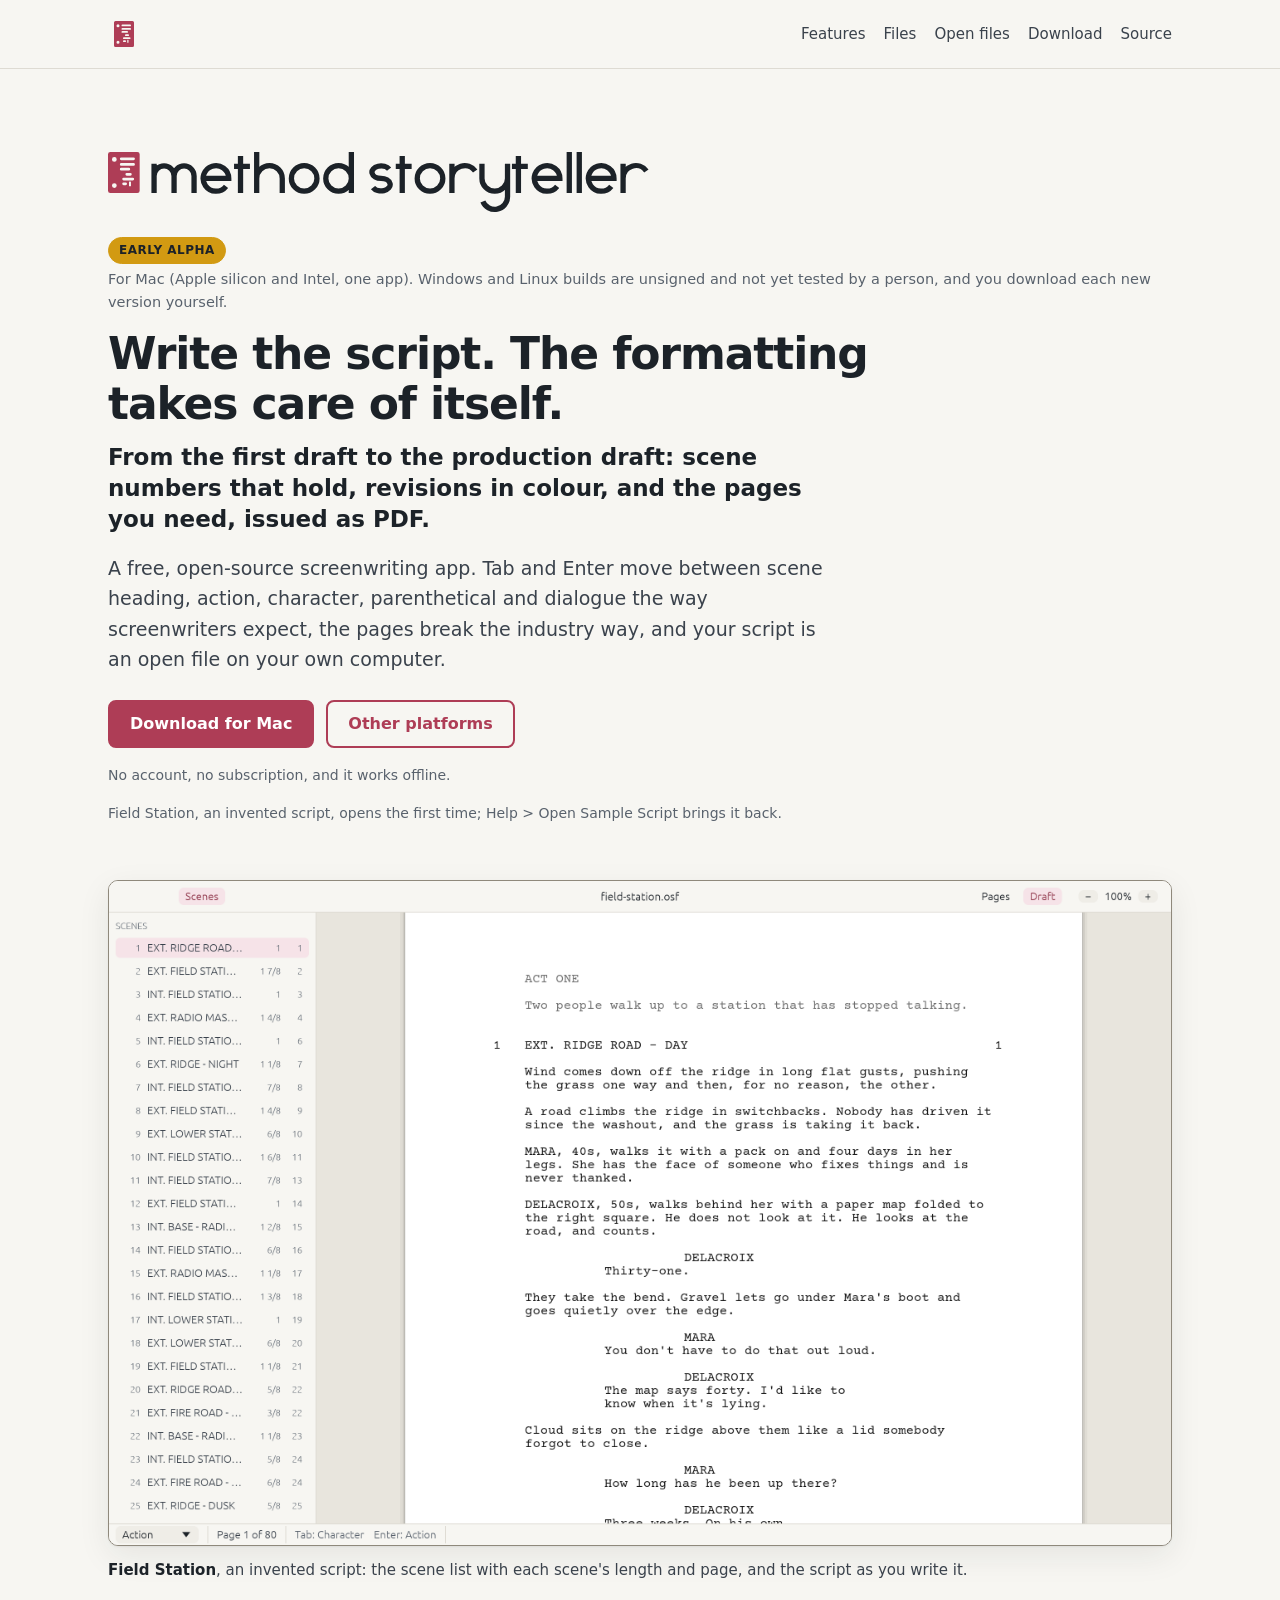
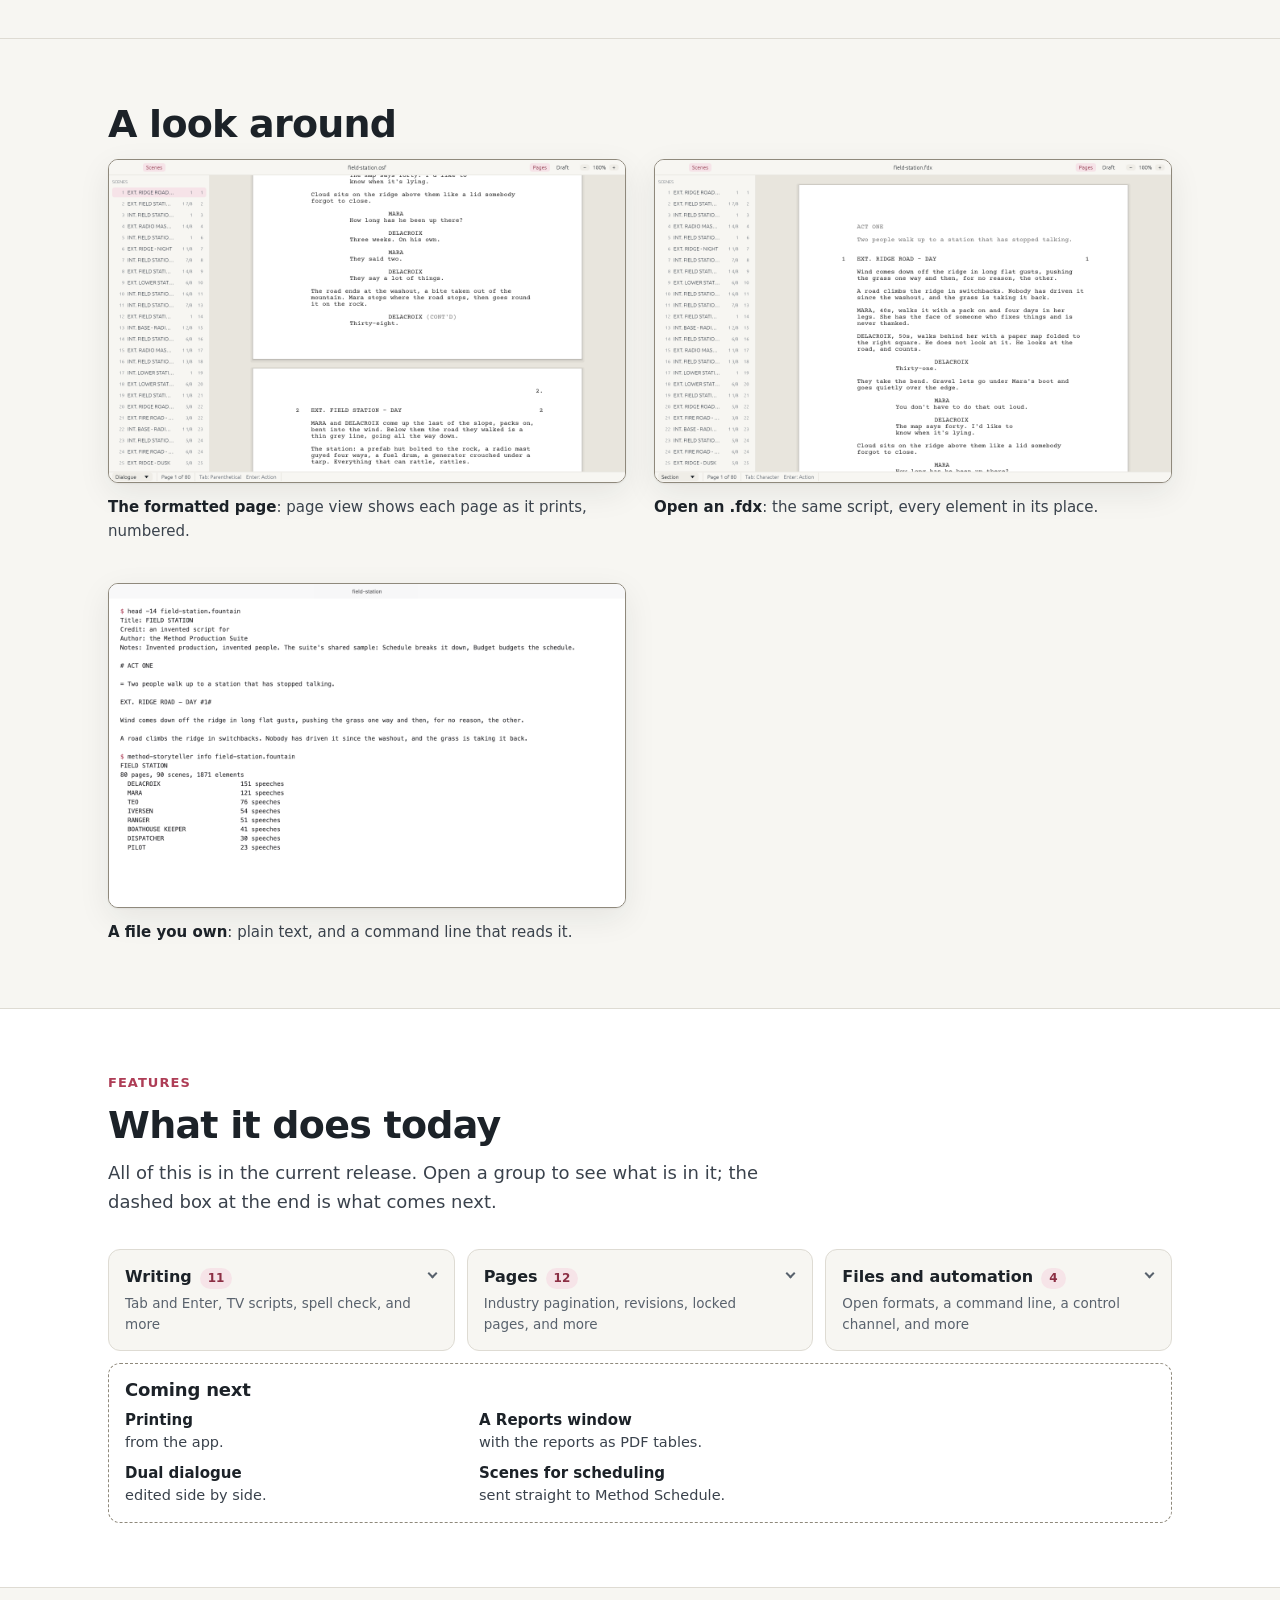
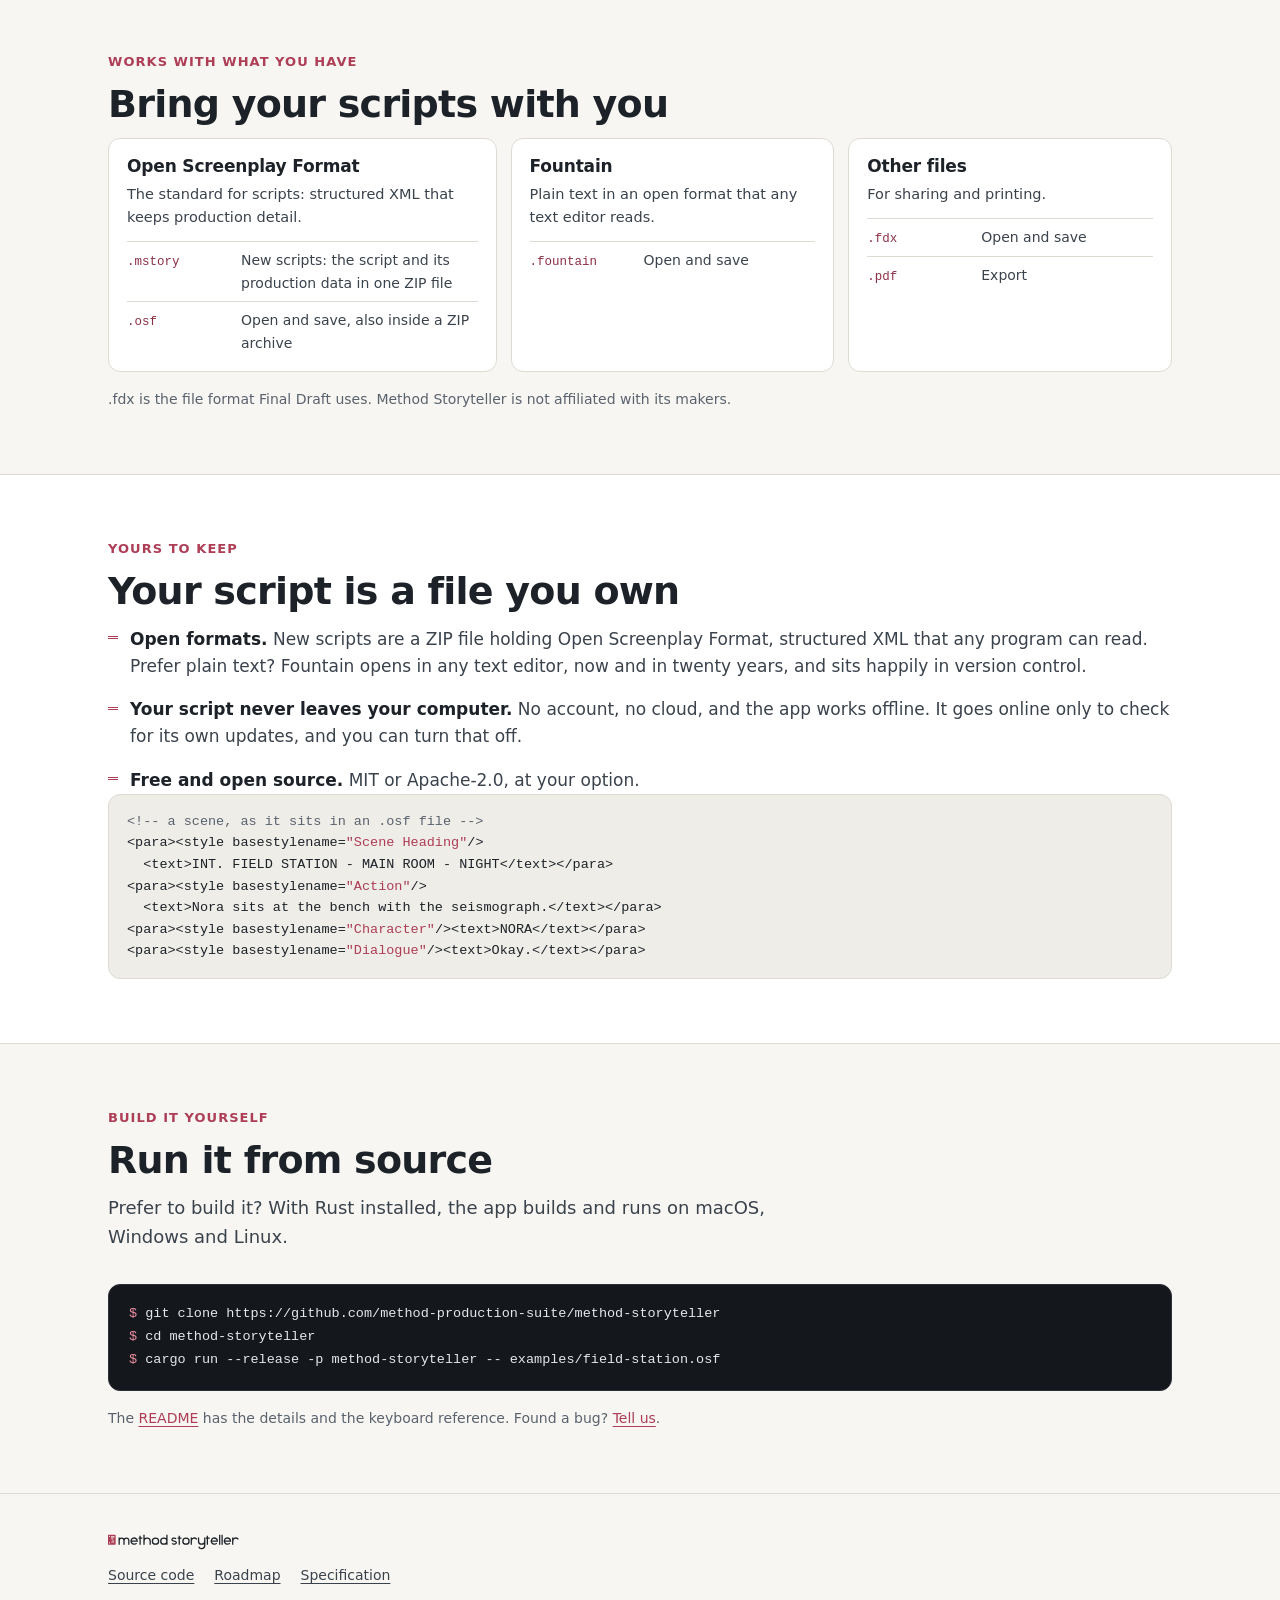
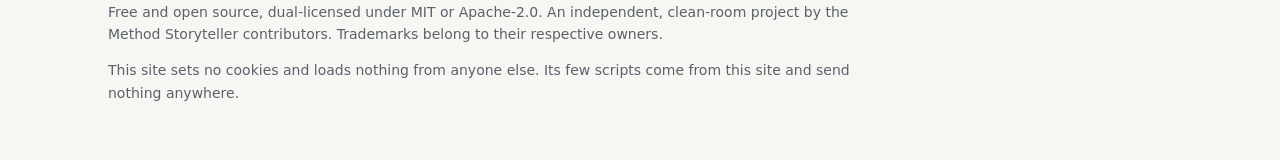
==== commit d5447375: "Site status line: no version number to go stale Co-Authored-By: Claude Opus 5.5 <noreply@anthropic.c" ====
--- a/site/index.html
+++ b/site/index.html
@@ -57,7 +57,7 @@
           <img src="assets/brand/wordmark.svg" alt="Method Storyteller" width="516" height="63">
         </picture>
       </h1>
-      <p class="status"><span class="badge alpha">Early alpha</span> Version 0.6.0, for Mac (Apple silicon and Intel, one app). Windows and Linux builds are unsigned and not yet tested by a person, and you download each new version yourself.</p>
+      <p class="status"><span class="badge alpha">Early alpha</span> For Mac (Apple silicon and Intel, one app). Windows and Linux builds are unsigned and not yet tested by a person, and you download each new version yourself.</p>
       <p class="pitch">Write the script. The formatting takes care of itself.</p>
       <p class="pitch-2">From the first draft to the production draft: scene numbers that hold,
         revisions in colour, and the pages you need, issued as PDF.</p>
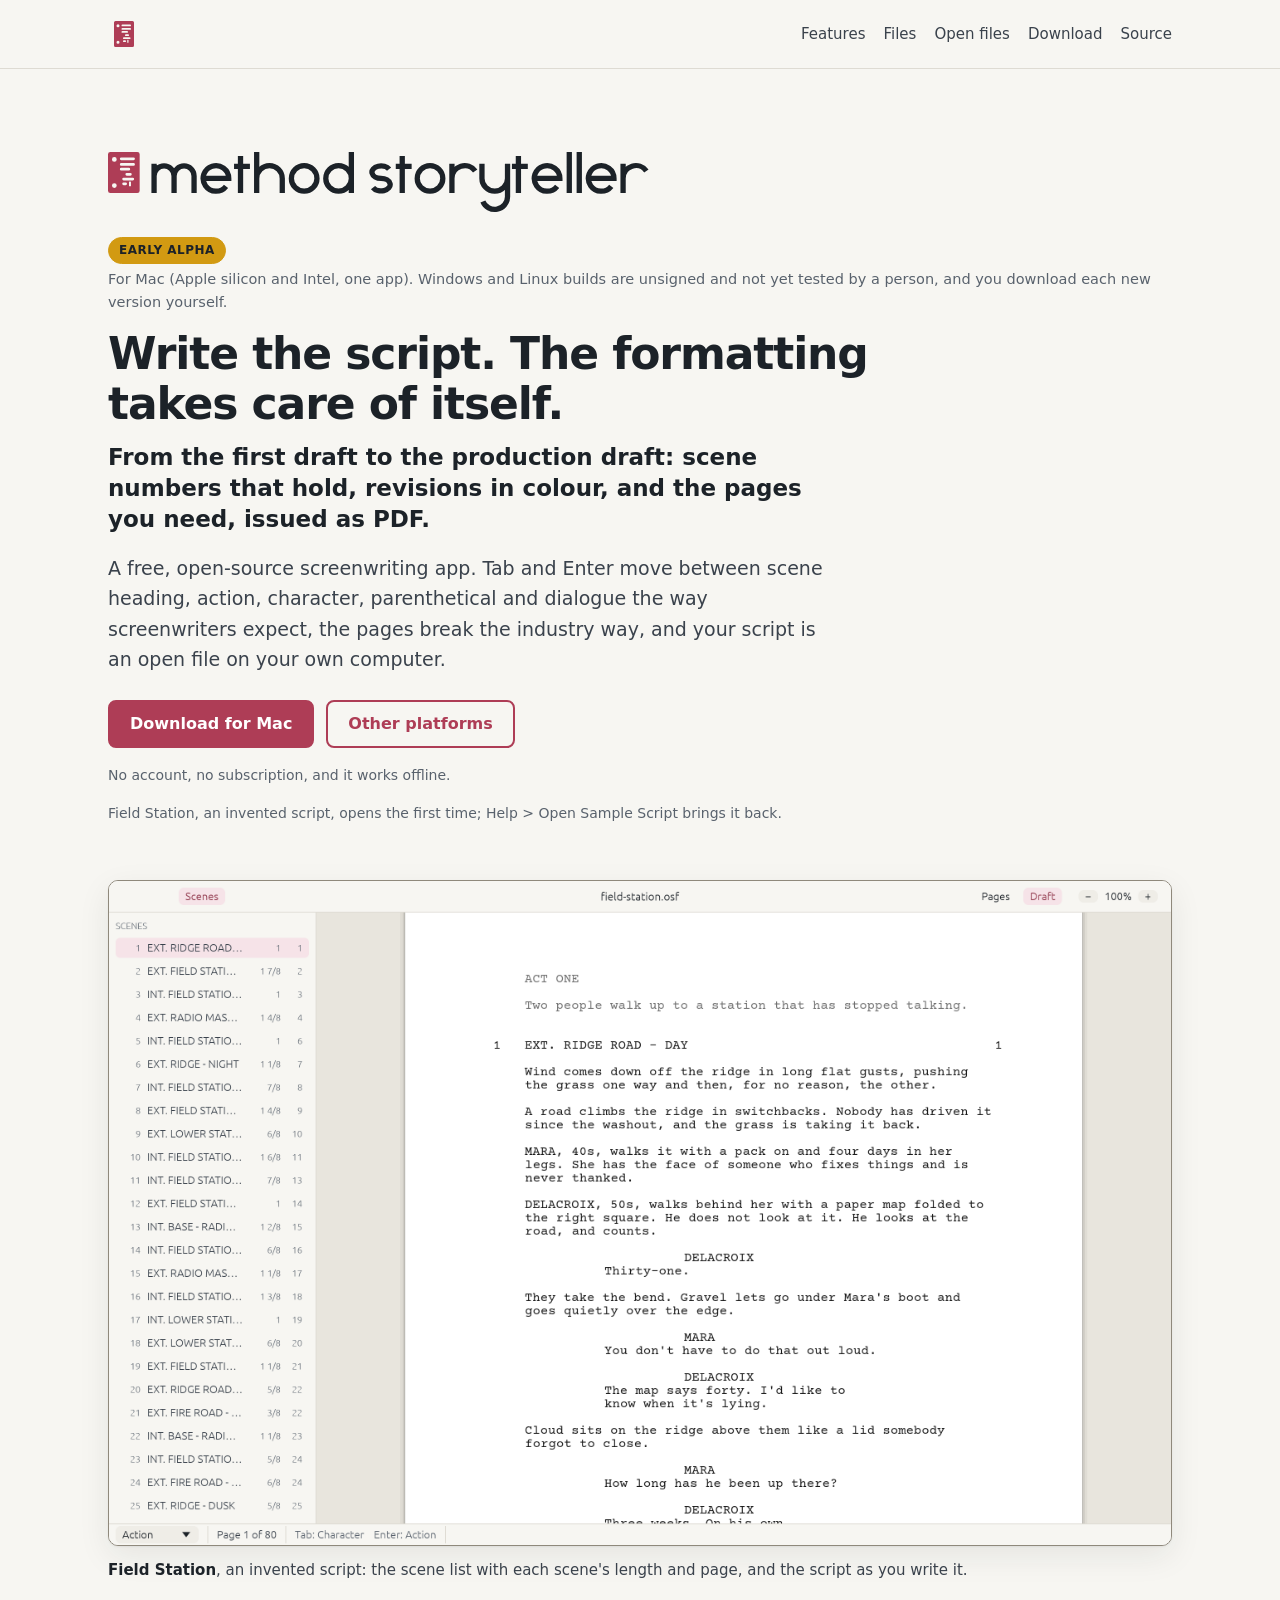
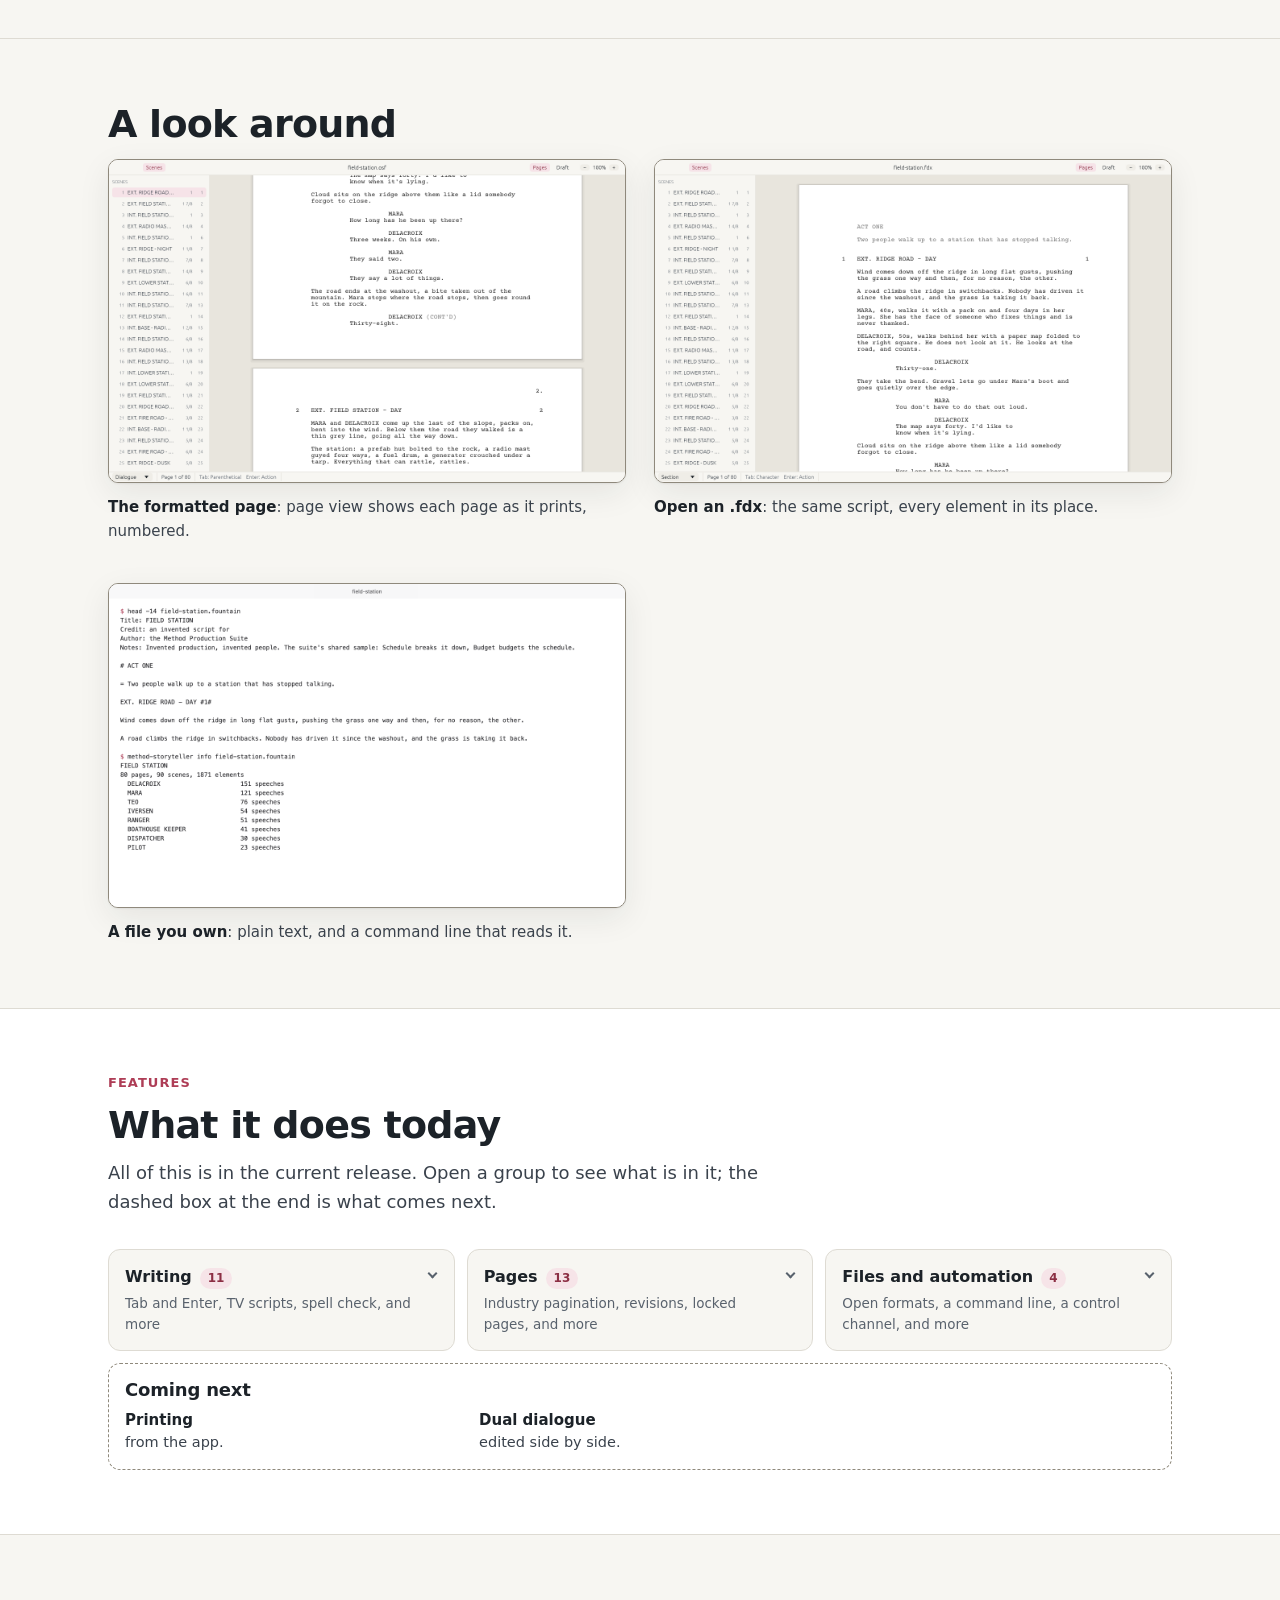
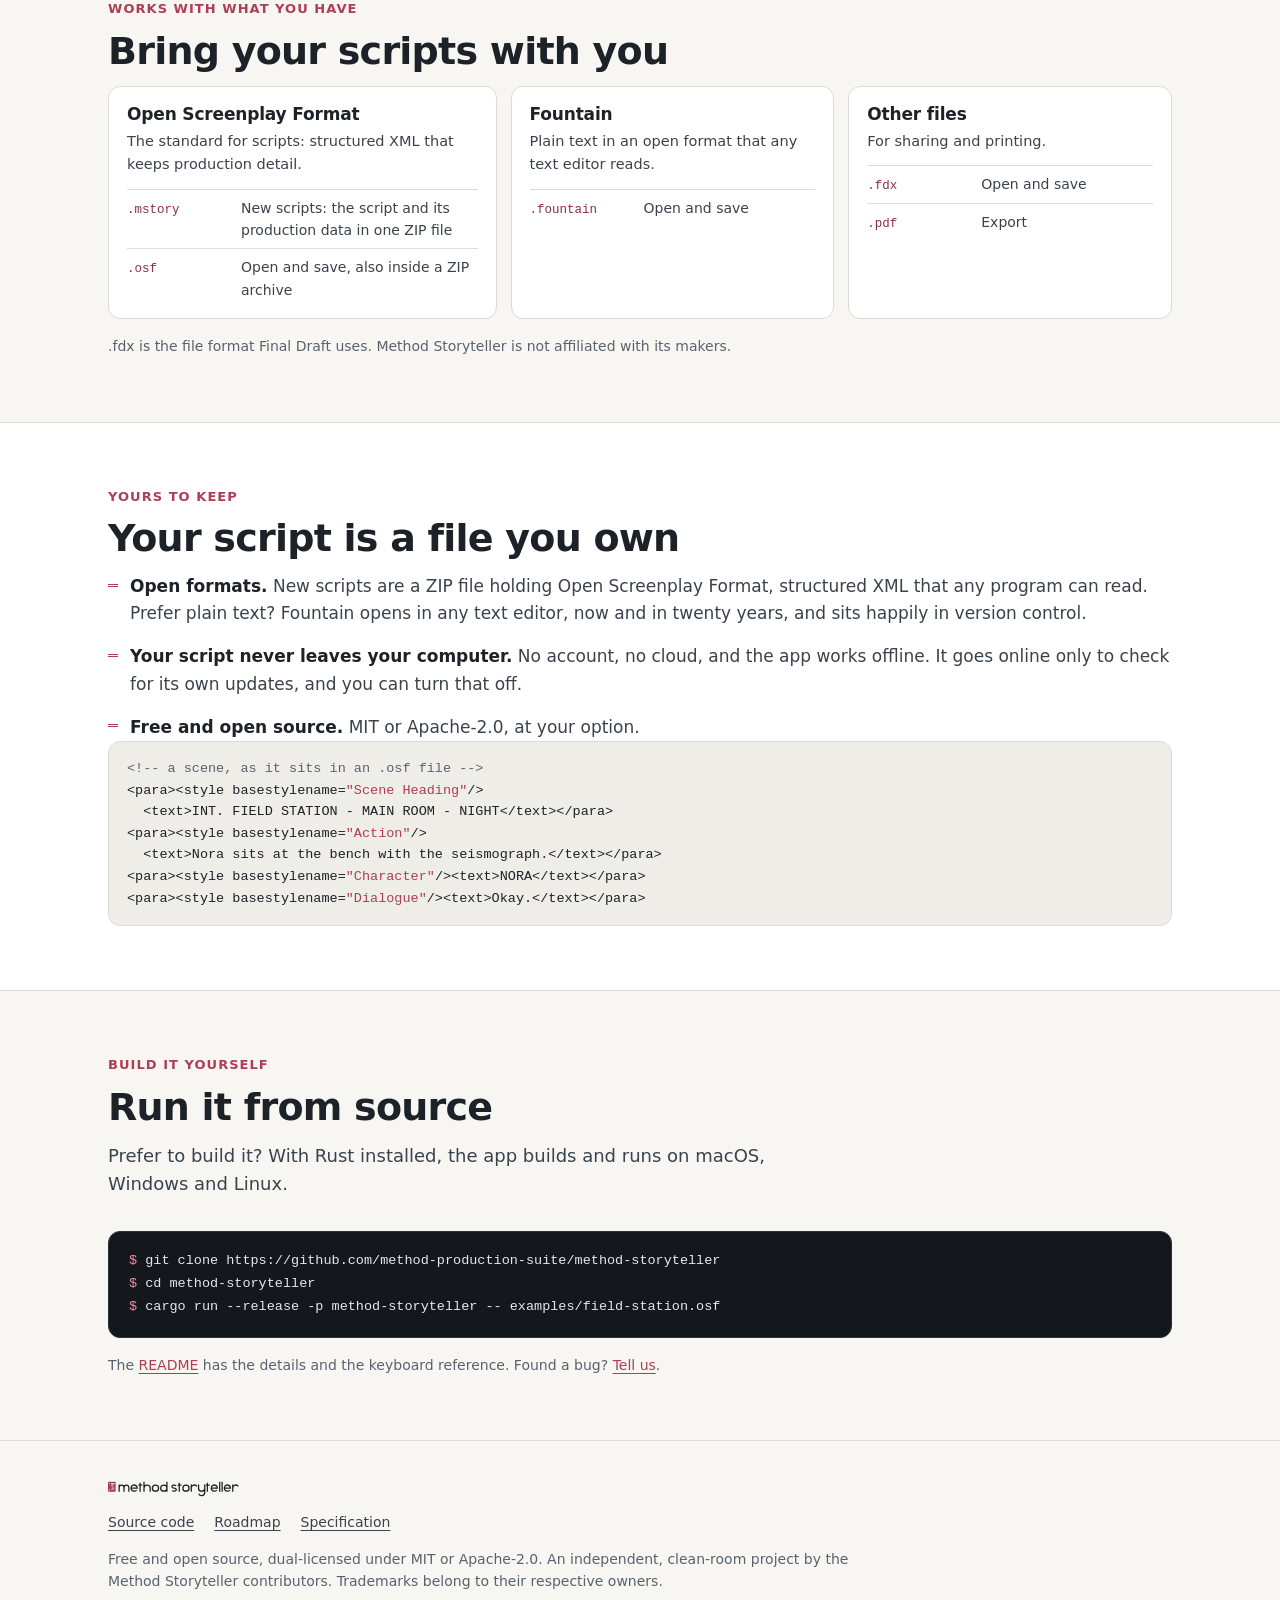
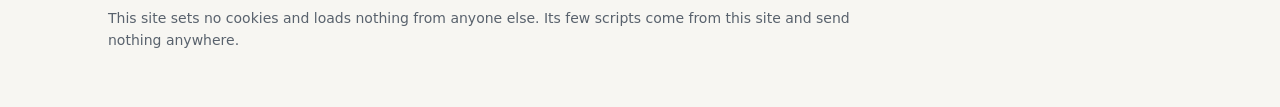
==== commit cea81e96: "File > Export for Method Schedule…: the scenes as a .mscenes file The script scenes file agreed with" ====
--- a/site/index.html
+++ b/site/index.html
@@ -152,7 +152,7 @@
         </details>
         <details class="group" id="g-pages">
           <summary>
-            <span class="group-head"><span class="group-title">Pages</span> <span class="group-count">12</span></span>
+            <span class="group-head"><span class="group-title">Pages</span> <span class="group-count">13</span></span>
             <span class="group-teaser">Industry pagination, revisions, locked pages, and more</span>
           </summary>
           <ul class="feats">
@@ -167,7 +167,8 @@
             <li><strong>Revisions</strong> Revision sets in the standard colours, revision mode (⌘⇧R), marks in the margin, and revised pages in their colour.</li>
             <li><strong>Locked pages</strong> Production &gt; Lock Pages keeps each page's number; what no longer fits flows onto A-pages (12A).</li>
             <li><strong>Issue the pages you need</strong> Export PDF of all pages, revised pages only, a page range or a range of scenes, in colour or a clean copy.</li>
-            <li><strong>Reports</strong> Scenes, locations, characters and cast as CSV, with each scene's INT/EXT, location, time of day, page, length and who speaks.</li>
+            <li><strong>Reports</strong> Scenes, locations, characters and cast in one window, as CSV or printed as PDF tables, with each scene's INT/EXT, location, time of day, page, length and who speaks.</li>
+            <li><strong>Scenes for Method Schedule</strong> File &gt; Export for Method Schedule… sends every scene with its own page and length, so the schedule's pages match the script's.</li>
           </ul>
         </details>
         <details class="group" id="g-files">
@@ -188,8 +189,6 @@
         <ul class="feats">
           <li><strong>Printing</strong> from the app.</li>
           <li><strong>Dual dialogue</strong> edited side by side.</li>
-          <li><strong>A Reports window</strong> with the reports as PDF tables.</li>
-          <li><strong>Scenes for scheduling</strong> sent straight to Method Schedule.</li>
         </ul>
       </div>
     </div>
